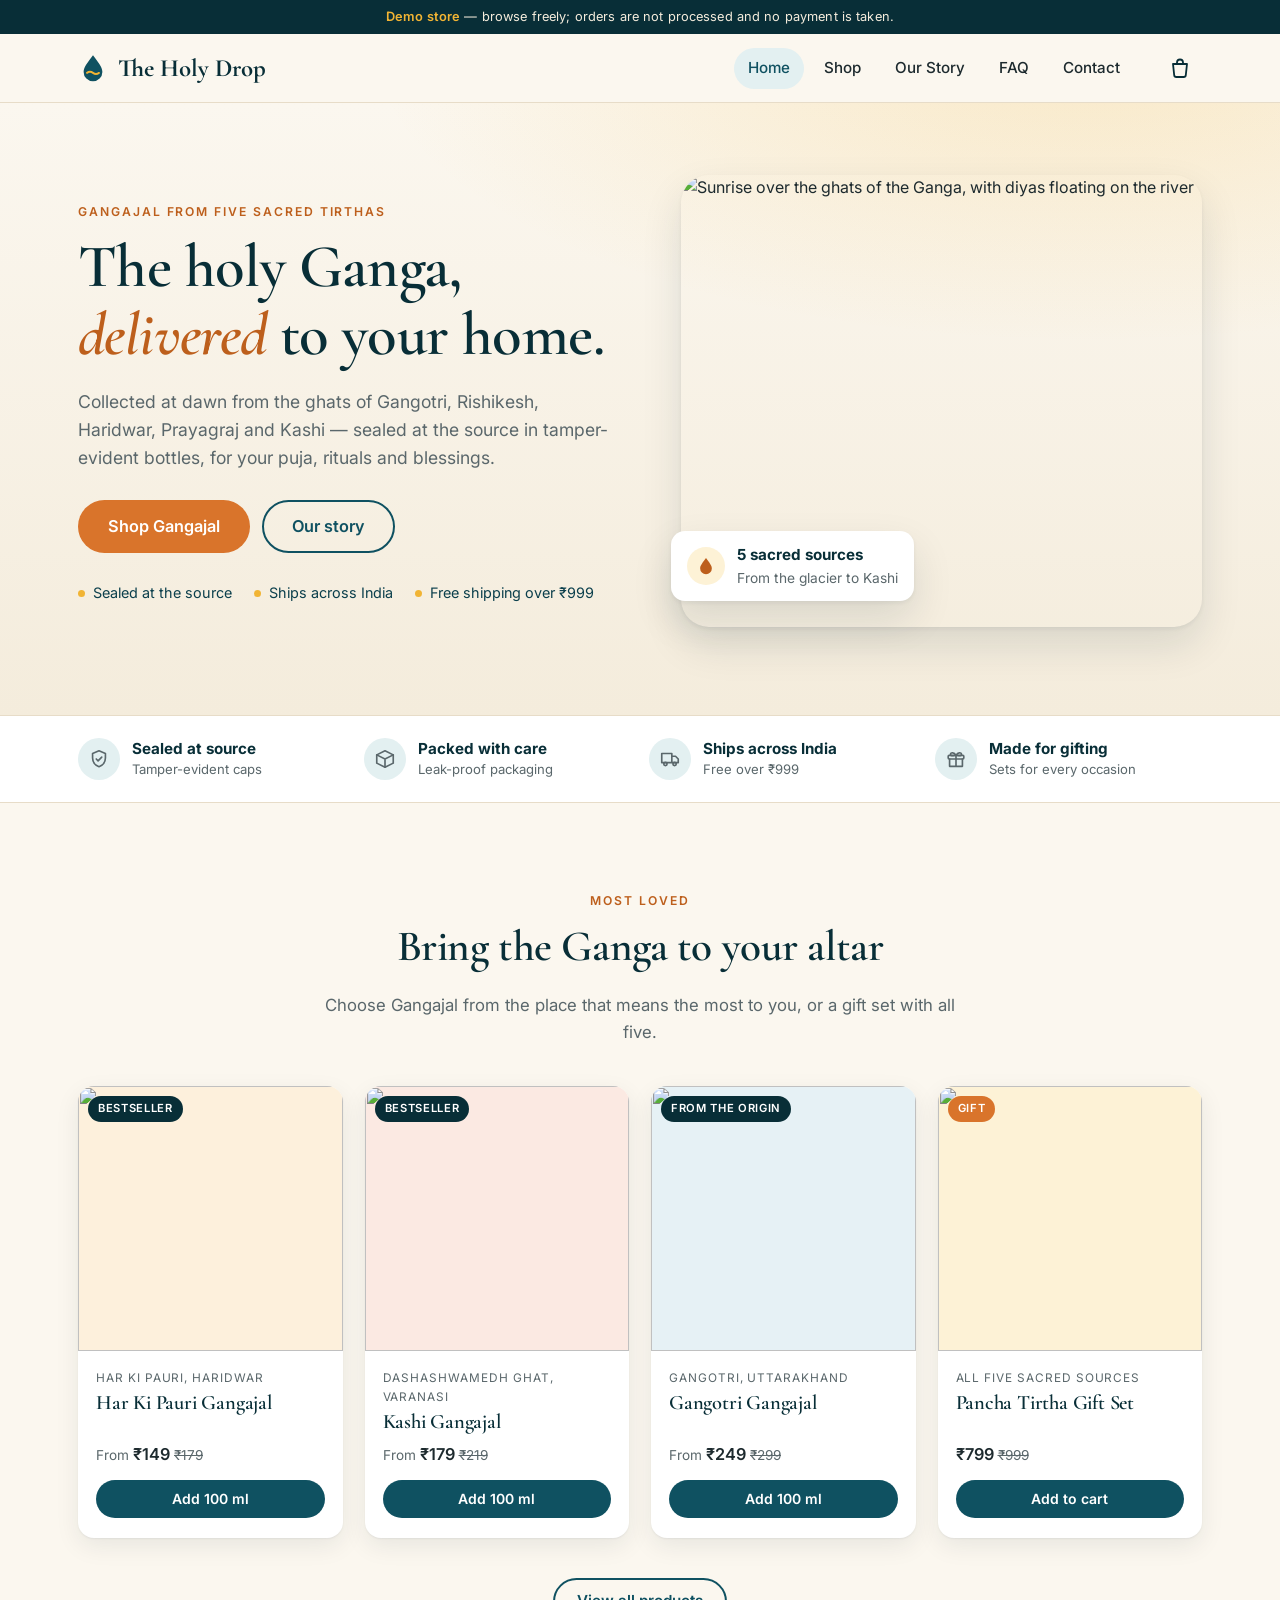
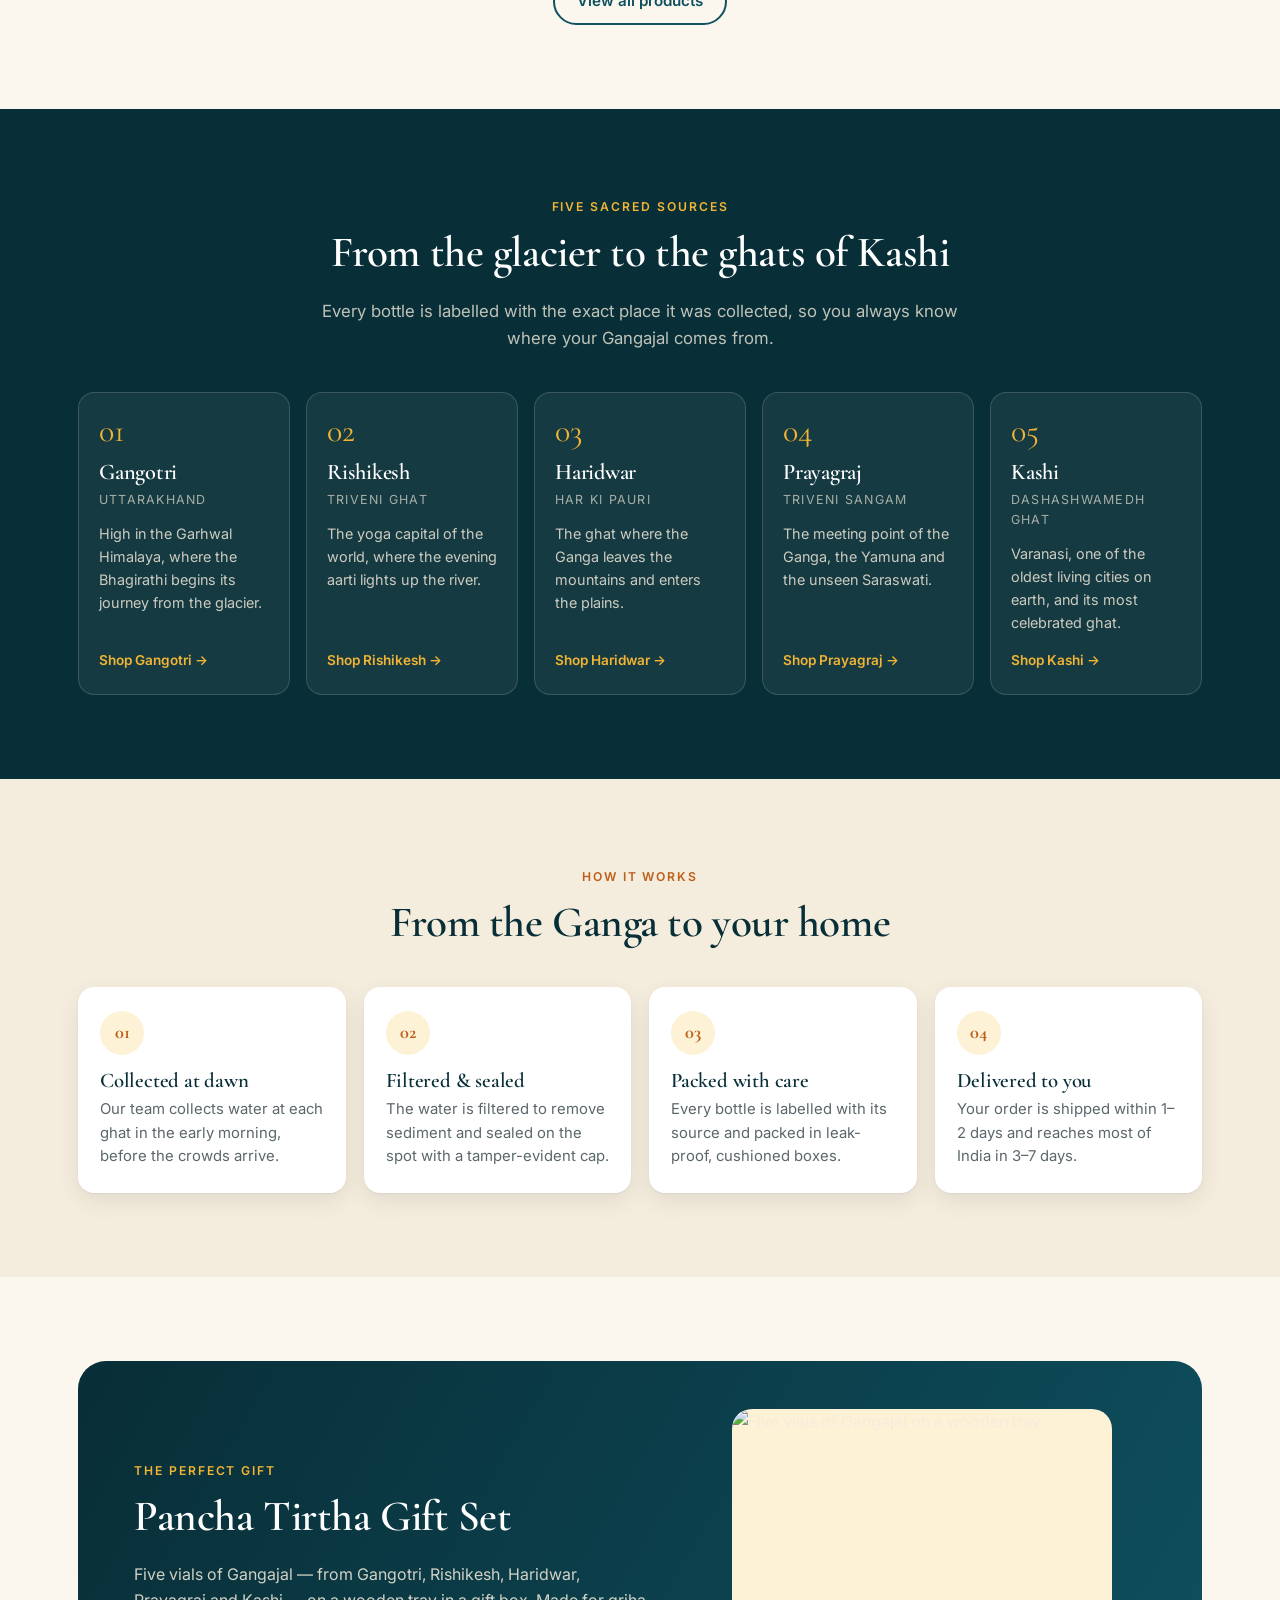
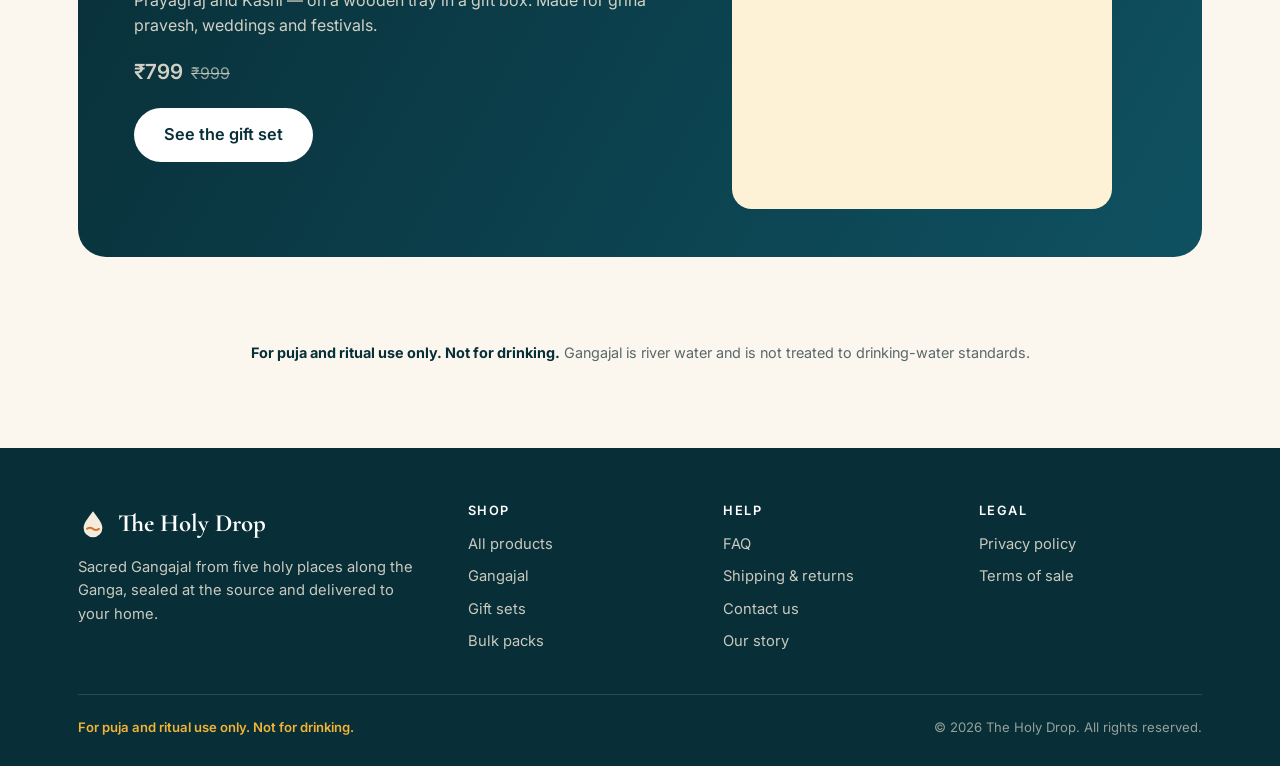
==== index.html @ fc913f40 "Add store pages and README Home, shop, product, cart, checkout and order confirmation pages, plus Ou" ====
<!doctype html>
<html lang="en">
<head>
  <meta charset="utf-8">
  <meta name="viewport" content="width=device-width, initial-scale=1">
  <title>The Holy Drop — Sacred Gangajal, sealed at the source</title>
  <meta name="description" content="Gangajal from Gangotri, Rishikesh, Haridwar, Prayagraj and Kashi, sealed at the source and delivered across India. For puja and ritual use.">
  <meta name="theme-color" content="#0f5161">
  <meta property="og:type" content="website">
  <meta property="og:site_name" content="The Holy Drop">
  <meta property="og:title" content="The Holy Drop — Sacred Gangajal, sealed at the source">
  <meta property="og:description" content="Gangajal from five holy places along the Ganga, delivered to your home for puja and rituals.">
  <link rel="icon" href="img/favicon.svg" type="image/svg+xml">
  <link rel="preconnect" href="https://fonts.googleapis.com">
  <link rel="preconnect" href="https://fonts.gstatic.com" crossorigin>
  <link href="https://fonts.googleapis.com/css2?family=Cormorant+Garamond:ital,wght@0,500;0,600;0,700;1,600&family=Inter:wght@400;500;600;700&display=swap" rel="stylesheet">
  <link rel="stylesheet" href="css/style.css">
</head>
<body data-page="home">
  <div id="site-header"></div>

  <main id="main">
    <section class="hero">
      <div class="container hero-grid">
        <div>
          <span class="eyebrow">Gangajal from five sacred tirthas</span>
          <h1>The holy Ganga, <em>delivered</em> to your home.</h1>
          <p class="hero-lead">Collected at dawn from the ghats of Gangotri, Rishikesh, Haridwar, Prayagraj and Kashi — sealed at the source in tamper-evident bottles, for your puja, rituals and blessings.</p>
          <div class="hero-ctas">
            <a class="btn btn-primary btn-lg" href="shop.html">Shop Gangajal</a>
            <a class="btn btn-secondary btn-lg" href="about.html">Our story</a>
          </div>
          <ul class="hero-points">
            <li>Sealed at the source</li>
            <li>Ships across India</li>
            <li>Free shipping over ₹999</li>
          </ul>
        </div>
        <div class="hero-art">
          <img src="img/hero.svg" alt="Sunrise over the ghats of the Ganga, with diyas floating on the river" width="600" height="520">
          <div class="hero-chip">
            <span class="chip-icon"><svg viewBox="0 0 24 24" width="20" height="20" aria-hidden="true"><path d="M12 2.5C8.4 7.6 5 11.4 5 15a7 7 0 0 0 14 0c0-3.6-3.4-7.4-7-12.5z" fill="currentColor"/></svg></span>
            <div><strong>5 sacred sources</strong><span>From the glacier to Kashi</span></div>
          </div>
        </div>
      </div>
    </section>

    <section class="trust" aria-label="Why shop with us">
      <div class="container">
        <ul class="trust-list">
          <li><span class="trust-icon"><svg viewBox="0 0 24 24" width="22" height="22" fill="none" stroke="currentColor" stroke-width="1.8" stroke-linecap="round" stroke-linejoin="round" aria-hidden="true"><path d="M12 3l7 3v5c0 4.5-3 8.3-7 9.5C8 19.3 5 15.5 5 11V6z"/><path d="M9 12l2 2 4-4"/></svg></span><div><strong>Sealed at source</strong><span>Tamper-evident caps</span></div></li>
          <li><span class="trust-icon"><svg viewBox="0 0 24 24" width="22" height="22" fill="none" stroke="currentColor" stroke-width="1.8" stroke-linecap="round" stroke-linejoin="round" aria-hidden="true"><path d="M3 7.5L12 3l9 4.5v9L12 21l-9-4.5z"/><path d="M3 7.5L12 12l9-4.5M12 12v9"/></svg></span><div><strong>Packed with care</strong><span>Leak-proof packaging</span></div></li>
          <li><span class="trust-icon"><svg viewBox="0 0 24 24" width="22" height="22" fill="none" stroke="currentColor" stroke-width="1.8" stroke-linecap="round" stroke-linejoin="round" aria-hidden="true"><path d="M3 6h11v10H3zM14 9h4l3 3v4h-7"/><circle cx="7" cy="17.5" r="1.8"/><circle cx="17" cy="17.5" r="1.8"/></svg></span><div><strong>Ships across India</strong><span>Free over ₹999</span></div></li>
          <li><span class="trust-icon"><svg viewBox="0 0 24 24" width="22" height="22" fill="none" stroke="currentColor" stroke-width="1.8" stroke-linecap="round" stroke-linejoin="round" aria-hidden="true"><rect x="3.5" y="8" width="17" height="4" rx="1"/><path d="M5 12v8h14v-8M12 8v12M12 8C10 4.5 6 4.5 6 7s4 1 6 1zm0 0c2-3.5 6-3.5 6-1s-4 1-6 1z"/></svg></span><div><strong>Made for gifting</strong><span>Sets for every occasion</span></div></li>
        </ul>
      </div>
    </section>

    <section class="section">
      <div class="container">
        <div class="section-head">
          <span class="eyebrow">Most loved</span>
          <h2>Bring the Ganga to your altar</h2>
          <p>Choose Gangajal from the place that means the most to you, or a gift set with all five.</p>
        </div>
        <div class="product-grid" id="featured-grid"></div>
        <div class="section-foot"><a class="btn btn-secondary" href="shop.html">View all products</a></div>
      </div>
    </section>

    <section class="section section-dark">
      <div class="container">
        <div class="section-head">
          <span class="eyebrow">Five sacred sources</span>
          <h2>From the glacier to the ghats of Kashi</h2>
          <p>Every bottle is labelled with the exact place it was collected, so you always know where your Gangajal comes from.</p>
        </div>
        <div class="sources-grid" id="sources-grid"></div>
      </div>
    </section>

    <section class="section section-alt">
      <div class="container">
        <div class="section-head">
          <span class="eyebrow">How it works</span>
          <h2>From the Ganga to your home</h2>
        </div>
        <ol class="steps">
          <li><h3>Collected at dawn</h3><p>Our team collects water at each ghat in the early morning, before the crowds arrive.</p></li>
          <li><h3>Filtered &amp; sealed</h3><p>The water is filtered to remove sediment and sealed on the spot with a tamper-evident cap.</p></li>
          <li><h3>Packed with care</h3><p>Every bottle is labelled with its source and packed in leak-proof, cushioned boxes.</p></li>
          <li><h3>Delivered to you</h3><p>Your order is shipped within 1–2 days and reaches most of India in 3–7 days.</p></li>
        </ol>
      </div>
    </section>

    <section class="section">
      <div class="container">
        <div class="promo">
          <div>
            <span class="eyebrow">The perfect gift</span>
            <h2>Pancha Tirtha Gift Set</h2>
            <p>Five vials of Gangajal — from Gangotri, Rishikesh, Haridwar, Prayagraj and Kashi — on a wooden tray in a gift box. Made for griha pravesh, weddings and festivals.</p>
            <p class="promo-price" id="promo-price"></p>
            <a class="btn btn-light btn-lg" href="product.html?id=pancha-tirtha-set">See the gift set</a>
          </div>
          <div class="promo-art">
            <img src="img/products/pancha-tirtha.svg" alt="Five vials of Gangajal on a wooden tray" width="400" height="400" loading="lazy">
          </div>
        </div>
      </div>
    </section>

    <section class="section" style="padding-top:0">
      <div class="container">
        <p class="ritual-note"><strong>For puja and ritual use only. Not for drinking.</strong> Gangajal is river water and is not treated to drinking-water standards.</p>
      </div>
    </section>
  </main>

  <div id="site-footer"></div>

  <script src="js/products.js"></script>
  <script src="js/cart.js"></script>
  <script src="js/layout.js"></script>
  <script src="js/home.js"></script>
</body>
</html>
---- css/style.css ----
/* ==========================================================================
   The Holy Drop — storefront styles
   ========================================================================== */

:root {
  --river: #0f5161;
  --river-700: #0b3f4c;
  --river-900: #082e37;
  --river-100: #e3f0f1;
  --saffron: #d9742b;
  --saffron-600: #bd5f1c;
  --marigold: #f1b434;
  --marigold-100: #fdf2d6;
  --cream: #fbf7ef;
  --sand: #f4ecdc;
  --line: #e7dcc8;
  --ink: #1d2a2e;
  --muted: #5a676b;
  --white: #ffffff;
  --success: #2e7a4f;
  --danger: #b23c27;

  --radius: 16px;
  --radius-sm: 10px;
  --shadow: 0 1px 2px rgba(17, 40, 46, 0.06), 0 8px 24px rgba(17, 40, 46, 0.08);
  --shadow-lg: 0 2px 4px rgba(17, 40, 46, 0.06), 0 18px 40px rgba(17, 40, 46, 0.12);

  --font-serif: "Cormorant Garamond", Georgia, "Times New Roman", serif;
  --font-sans: Inter, system-ui, -apple-system, "Segoe UI", Roboto, sans-serif;
  --max: 1180px;
}

*, *::before, *::after { box-sizing: border-box; }
html { -webkit-text-size-adjust: 100%; scroll-behavior: smooth; }
body {
  margin: 0;
  font-family: var(--font-sans);
  font-size: 16px;
  line-height: 1.6;
  color: var(--ink);
  background: var(--cream);
  -webkit-font-smoothing: antialiased;
}
img, svg { max-width: 100%; display: block; }
a { color: var(--river); text-underline-offset: 3px; }
a:hover { color: var(--saffron-600); }
h1, h2, h3, h4 {
  font-family: var(--font-serif);
  font-weight: 600;
  line-height: 1.12;
  margin: 0 0 0.5em;
  color: var(--river-900);
  letter-spacing: -0.01em;
}
h1 { font-size: clamp(2.3rem, 5.4vw, 3.8rem); }
h2 { font-size: clamp(1.9rem, 3.6vw, 2.7rem); }
h3 { font-size: 1.45rem; }
h4 { font-size: 1.2rem; }
p { margin: 0 0 1em; }
ul, ol { padding-left: 1.2em; }
button, input, select, textarea { font: inherit; color: inherit; }
:focus-visible { outline: 3px solid var(--marigold); outline-offset: 2px; border-radius: 4px; }
[hidden] { display: none !important; }

.container { max-width: var(--max); margin: 0 auto; padding: 0 16px; }
@media (min-width: 768px) { .container { padding: 0 28px; } }

.visually-hidden {
  position: absolute !important; width: 1px; height: 1px; overflow: hidden;
  clip: rect(0 0 0 0); white-space: nowrap;
}
.skip-link { position: absolute; left: -9999px; top: 8px; z-index: 200; background: var(--white); padding: 8px 14px; border-radius: 8px; }
.skip-link:focus { left: 16px; }

/* ---------- Buttons ---------- */
.btn {
  display: inline-flex; align-items: center; justify-content: center; gap: 8px;
  padding: 12px 22px; border-radius: 999px; border: 2px solid transparent;
  font-weight: 600; font-size: 0.95rem; line-height: 1.2; text-decoration: none;
  cursor: pointer; transition: background-color .15s, color .15s, border-color .15s, transform .1s;
  white-space: nowrap;
}
.btn:active { transform: translateY(1px); }
.btn-primary { background: var(--saffron); color: var(--white); }
.btn-primary:hover { background: var(--saffron-600); color: var(--white); }
.btn-secondary { background: transparent; color: var(--river); border-color: var(--river); }
.btn-secondary:hover { background: var(--river); color: var(--white); }
.btn-dark { background: var(--river); color: var(--white); }
.btn-dark:hover { background: var(--river-700); color: var(--white); }
.btn-light { background: var(--white); color: var(--river-900); }
.btn-light:hover { background: var(--marigold-100); color: var(--river-900); }
.btn-link { background: none; border: 0; padding: 0; color: var(--river); text-decoration: underline; cursor: pointer; font-weight: 500; }
.btn-sm { padding: 9px 16px; font-size: 0.875rem; }
.btn-lg { padding: 15px 28px; font-size: 1.02rem; }
.btn-block { width: 100%; }
.btn[disabled] { opacity: .55; cursor: not-allowed; }

/* ---------- Demo bar ---------- */
.demo-bar {
  background: var(--river-900); color: var(--sand);
  font-size: 0.8rem; text-align: center; padding: 7px 16px; letter-spacing: 0.01em;
}
.demo-bar strong { color: var(--marigold); font-weight: 600; }

/* ---------- Header ---------- */
.site-header {
  position: sticky; top: 0; z-index: 50;
  background: rgba(251, 247, 239, 0.92);
  backdrop-filter: saturate(1.4) blur(10px);
  -webkit-backdrop-filter: saturate(1.4) blur(10px);
  border-bottom: 1px solid var(--line);
}
.header-inner { display: flex; align-items: center; gap: 24px; height: 68px; }
.logo {
  display: inline-flex; align-items: center; gap: 10px; text-decoration: none;
  font-family: var(--font-serif); font-weight: 700; font-size: 1.55rem; color: var(--river-900);
  margin-right: auto; white-space: nowrap;
}
.logo:hover { color: var(--river-900); }
.main-nav ul { list-style: none; margin: 0; padding: 0; display: flex; gap: 6px; }
.main-nav a {
  display: block; padding: 8px 14px; border-radius: 999px; text-decoration: none;
  color: var(--ink); font-weight: 500; font-size: 0.95rem;
}
.main-nav a:hover { background: var(--sand); color: var(--river-900); }
.main-nav a[aria-current="page"] { color: var(--river); background: var(--river-100); }
.header-actions { display: flex; align-items: center; gap: 6px; }
.cart-link, .nav-toggle {
  position: relative; display: inline-flex; align-items: center; justify-content: center;
  width: 44px; height: 44px; border-radius: 999px; color: var(--river-900);
  background: transparent; border: 0; cursor: pointer;
}
.cart-link:hover, .nav-toggle:hover { background: var(--sand); color: var(--river-900); }
.cart-count {
  position: absolute; top: 3px; right: 1px; min-width: 19px; height: 19px; padding: 0 5px;
  border-radius: 999px; background: var(--saffron); color: var(--white);
  font-size: 0.7rem; font-weight: 700; line-height: 19px; text-align: center;
}
.cart-count.bump { animation: bump .35s ease; }
@keyframes bump { 50% { transform: scale(1.3); } }
.nav-toggle { display: none; }

@media (max-width: 859px) {
  .nav-toggle { display: inline-flex; }
  .main-nav {
    position: absolute; left: 0; right: 0; top: 100%;
    background: var(--cream); border-bottom: 1px solid var(--line);
    box-shadow: 0 12px 24px rgba(17, 40, 46, .08);
    display: none;
  }
  .main-nav.open { display: block; }
  .main-nav ul { flex-direction: column; padding: 10px 16px 16px; gap: 2px; }
  .main-nav a { padding: 12px 14px; border-radius: 10px; font-size: 1rem; }
}
@media (max-width: 380px) { .logo { font-size: 1.35rem; } }

/* ---------- Sections ---------- */
.section { padding: 56px 0; }
@media (min-width: 768px) { .section { padding: 84px 0; } }
.section-alt { background: var(--sand); }
.section-dark { background: var(--river-900); color: var(--sand); }
.section-dark h2, .section-dark h3 { color: var(--white); }
.section-head { max-width: 640px; margin: 0 auto 40px; text-align: center; }
.section-head p { color: var(--muted); font-size: 1.05rem; }
.section-dark .section-head p { color: rgba(244, 236, 220, .78); }
.eyebrow {
  display: inline-block; margin-bottom: 12px;
  font-size: 0.76rem; font-weight: 600; letter-spacing: 0.16em; text-transform: uppercase;
  color: var(--saffron-600);
}
.section-dark .eyebrow { color: var(--marigold); }
.section-foot { text-align: center; margin-top: 40px; }

.page-head { padding: 44px 0 28px; }
.page-head h1 { margin-bottom: 8px; }
.page-head p { color: var(--muted); max-width: 640px; margin: 0; }
.breadcrumb { font-size: 0.85rem; color: var(--muted); margin-bottom: 14px; }
.breadcrumb a { color: var(--muted); }
.breadcrumb span[aria-hidden] { margin: 0 6px; }

/* ---------- Hero ---------- */
.hero {
  background:
    radial-gradient(1200px 500px at 85% -10%, rgba(241, 180, 52, .22), transparent 60%),
    linear-gradient(180deg, var(--cream), var(--sand));
  padding: 40px 0 56px;
  overflow: hidden;
}
.hero-grid { display: grid; gap: 36px; align-items: center; }
@media (min-width: 900px) {
  .hero { padding: 72px 0 88px; }
  .hero-grid { grid-template-columns: 1.05fr 1fr; gap: 56px; }
}
.hero h1 { margin-bottom: 18px; }
.hero h1 em { font-style: italic; color: var(--saffron-600); }
.hero-lead { font-size: 1.1rem; color: var(--muted); max-width: 540px; margin-bottom: 28px; }
.hero-ctas { display: flex; flex-wrap: wrap; gap: 12px; margin-bottom: 28px; }
.hero-points { display: flex; flex-wrap: wrap; gap: 8px 22px; list-style: none; padding: 0; margin: 0; font-size: 0.9rem; color: var(--river-700); }
.hero-points li { display: inline-flex; align-items: center; gap: 8px; }
.hero-points li::before { content: ""; width: 7px; height: 7px; border-radius: 50%; background: var(--marigold); }
.hero-art { position: relative; }
.hero-art img { width: 100%; height: auto; border-radius: 28px; box-shadow: var(--shadow-lg); }
.hero-art .hero-chip {
  position: absolute; left: -10px; bottom: 26px;
  background: var(--white); border-radius: 14px; box-shadow: var(--shadow-lg);
  padding: 12px 16px; display: flex; align-items: center; gap: 12px; font-size: 0.86rem; max-width: 250px;
}
.hero-chip strong { display: block; color: var(--river-900); font-size: 0.95rem; }
.hero-chip span { color: var(--muted); }
.hero-chip .chip-icon { flex: none; width: 38px; height: 38px; border-radius: 50%; background: var(--marigold-100); color: var(--saffron-600); display: grid; place-items: center; }
@media (max-width: 520px) { .hero-art .hero-chip { left: 10px; bottom: 12px; } }

/* ---------- Trust strip ---------- */
.trust { background: var(--white); border-top: 1px solid var(--line); border-bottom: 1px solid var(--line); }
.trust-list { list-style: none; margin: 0; padding: 22px 0; display: grid; grid-template-columns: repeat(2, 1fr); gap: 18px; }
@media (min-width: 860px) { .trust-list { grid-template-columns: repeat(4, 1fr); } }
.trust-list li { display: flex; align-items: center; gap: 12px; font-size: 0.9rem; line-height: 1.35; }
.trust-list strong { display: block; color: var(--river-900); font-size: 0.95rem; }
.trust-list span { color: var(--muted); font-size: 0.82rem; }
.trust-icon { flex: none; width: 42px; height: 42px; border-radius: 50%; display: grid; place-items: center; background: var(--river-100); color: var(--river); }

/* ---------- Product grid & cards ---------- */
.product-grid { display: grid; grid-template-columns: repeat(2, minmax(0, 1fr)); gap: 14px; }
@media (min-width: 700px) { .product-grid { grid-template-columns: repeat(3, minmax(0, 1fr)); gap: 22px; } }
@media (min-width: 1040px) { .product-grid { grid-template-columns: repeat(4, minmax(0, 1fr)); } }
.product-card {
  display: flex; flex-direction: column; background: var(--white);
  border-radius: var(--radius); overflow: hidden; box-shadow: var(--shadow);
  transition: transform .2s, box-shadow .2s;
}
.product-card:hover { transform: translateY(-3px); box-shadow: var(--shadow-lg); }
.product-media { position: relative; display: block; background: var(--tint, var(--sand)); aspect-ratio: 1 / 1; }
.product-media img { width: 100%; height: 100%; object-fit: cover; transition: transform .35s; }
.product-card:hover .product-media img { transform: scale(1.04); }
.badge {
  position: absolute; top: 10px; left: 10px; z-index: 1;
  background: var(--river-900); color: var(--white); font-size: 0.7rem; font-weight: 600;
  letter-spacing: .06em; text-transform: uppercase; padding: 4px 10px; border-radius: 999px;
}
.badge.badge-gift { background: var(--saffron); }
.badge.badge-new { background: var(--success); }
.product-body { padding: 14px 14px 16px; display: flex; flex-direction: column; flex: 1; }
@media (min-width: 700px) { .product-body { padding: 18px 18px 20px; } }
.product-loc { font-size: 0.74rem; color: var(--muted); text-transform: uppercase; letter-spacing: .08em; margin: 0 0 4px; }
.product-name { font-size: 1.28rem; margin: 0 0 8px; }
.product-name a { color: var(--river-900); text-decoration: none; }
.product-name a:hover { color: var(--saffron-600); }
.product-price { margin: auto 0 12px; font-weight: 600; font-size: 1.02rem; color: var(--ink); }
.product-price .from { font-weight: 400; color: var(--muted); font-size: 0.85rem; }
.product-price s { color: var(--muted); font-weight: 400; font-size: 0.85rem; margin-left: 4px; }
@media (max-width: 420px) {
  .product-name { font-size: 1.1rem; }
  .product-card .btn { padding: 9px 10px; font-size: 0.8rem; }
}

/* ---------- Sources ---------- */
.sources-grid { display: grid; gap: 16px; grid-template-columns: 1fr; }
@media (min-width: 640px) { .sources-grid { grid-template-columns: repeat(2, 1fr); } }
@media (min-width: 1000px) { .sources-grid { grid-template-columns: repeat(5, 1fr); } }
.source-card {
  position: relative; display: flex; flex-direction: column; gap: 6px;
  padding: 22px 20px; border-radius: var(--radius); text-decoration: none;
  background: rgba(255, 255, 255, .06); border: 1px solid rgba(244, 236, 220, .16);
  color: var(--sand); transition: background .2s, border-color .2s, transform .2s;
}
.source-card:hover { background: rgba(255, 255, 255, .11); border-color: var(--marigold); color: var(--sand); transform: translateY(-2px); }
.source-num { font-family: var(--font-serif); font-size: 2rem; color: var(--marigold); line-height: 1; }
.source-card h3 { margin: 6px 0 0; font-size: 1.4rem; }
.source-place { font-size: 0.78rem; text-transform: uppercase; letter-spacing: .1em; color: rgba(244, 236, 220, .65); }
.source-card p { font-size: 0.9rem; color: rgba(244, 236, 220, .82); margin: 6px 0 10px; }
.source-link { margin-top: auto; font-size: 0.85rem; font-weight: 600; color: var(--marigold); }

/* ---------- Steps ---------- */
.steps { list-style: none; padding: 0; margin: 0; display: grid; gap: 18px; counter-reset: step; }
@media (min-width: 700px) { .steps { grid-template-columns: repeat(2, 1fr); } }
@media (min-width: 1000px) { .steps { grid-template-columns: repeat(4, 1fr); } }
.steps li { background: var(--white); border-radius: var(--radius); padding: 24px 22px; box-shadow: var(--shadow); counter-increment: step; }
.steps li::before {
  content: counter(step, decimal-leading-zero);
  display: inline-grid; place-items: center; width: 44px; height: 44px; margin-bottom: 14px;
  border-radius: 50%; background: var(--marigold-100); color: var(--saffron-600);
  font-family: var(--font-serif); font-weight: 700; font-size: 1.15rem;
}
.steps h3 { font-size: 1.3rem; margin-bottom: 6px; }
.steps p { margin: 0; color: var(--muted); font-size: 0.93rem; }

/* ---------- Promo banner ---------- */
.promo {
  display: grid; gap: 28px; align-items: center;
  background: linear-gradient(120deg, var(--river-900), var(--river));
  border-radius: 28px; padding: 32px 24px; color: var(--sand); overflow: hidden;
}
@media (min-width: 860px) { .promo { grid-template-columns: 1.2fr 1fr; padding: 48px 56px; } }
.promo h2 { color: var(--white); }
.promo p { color: rgba(244, 236, 220, .85); max-width: 520px; }
.promo .eyebrow { color: var(--marigold); }
.promo-art { background: var(--marigold-100); border-radius: 20px; overflow: hidden; max-width: 380px; justify-self: center; width: 100%; }
.promo-price { font-size: 1.3rem; font-weight: 600; color: var(--white); margin-bottom: 20px; }
.promo-price s { font-size: 1rem; font-weight: 400; color: rgba(244, 236, 220, .6); margin-left: 8px; }

/* ---------- Notices ---------- */
.notice {
  display: flex; gap: 12px; align-items: flex-start;
  background: var(--marigold-100); border-left: 4px solid var(--saffron);
  padding: 14px 16px; border-radius: var(--radius-sm); font-size: 0.92rem; color: var(--ink);
}
.notice p:last-child { margin: 0; }
.notice svg { flex: none; color: var(--saffron-600); margin-top: 2px; }
.notice-info { background: var(--river-100); border-left-color: var(--river); }
.notice-info svg { color: var(--river); }
.ritual-note { text-align: center; font-size: 0.9rem; color: var(--muted); margin: 0; }
.ritual-note strong { color: var(--river-900); }

/* ---------- Shop ---------- */
.shop-toolbar { display: flex; flex-direction: column; gap: 16px; margin-bottom: 26px; }
.chips { display: flex; gap: 8px; overflow-x: auto; padding-bottom: 4px; scrollbar-width: none; }
.chips::-webkit-scrollbar { display: none; }
.chip {
  flex: none; padding: 9px 18px; border-radius: 999px; border: 1px solid var(--line);
  background: var(--white); cursor: pointer; font-size: 0.9rem; font-weight: 500; color: var(--ink);
}
.chip:hover { border-color: var(--river); }
.chip[aria-pressed="true"] { background: var(--river); border-color: var(--river); color: var(--white); }
.filter-row { display: grid; grid-template-columns: repeat(2, minmax(0, 1fr)); gap: 12px; align-items: end; }
@media (min-width: 760px) { .filter-row { grid-template-columns: 200px 200px 220px 1fr; } }
.filter-row .field { margin: 0; }
.result-count { color: var(--muted); font-size: 0.9rem; margin: 0; grid-column: 1 / -1; }
@media (min-width: 760px) { .result-count { grid-column: auto; text-align: right; padding-bottom: 12px; } }
.empty-state { text-align: center; padding: 56px 16px; background: var(--white); border-radius: var(--radius); box-shadow: var(--shadow); }
.empty-state .empty-icon { width: 64px; height: 64px; margin: 0 auto 16px; border-radius: 50%; background: var(--sand); display: grid; place-items: center; color: var(--river); }
.empty-state p { color: var(--muted); }

/* ---------- Forms ---------- */
.field { display: flex; flex-direction: column; gap: 6px; margin-bottom: 16px; }
.field label, .field .label { font-size: 0.85rem; font-weight: 600; color: var(--river-900); }
.field .optional { font-weight: 400; color: var(--muted); }
.input, .select, .textarea {
  width: 100%; padding: 12px 14px; border: 1.5px solid var(--line); border-radius: var(--radius-sm);
  background: var(--white); font-size: 1rem; transition: border-color .15s, box-shadow .15s;
}
.select { appearance: none; -webkit-appearance: none; padding-right: 38px; cursor: pointer;
  background-image: url("data:image/svg+xml,%3Csvg xmlns='http://www.w3.org/2000/svg' width='12' height='8' viewBox='0 0 12 8'%3E%3Cpath d='M1 1l5 5 5-5' stroke='%235a676b' stroke-width='1.8' fill='none' stroke-linecap='round'/%3E%3C/svg%3E");
  background-repeat: no-repeat; background-position: right 14px center; }
.textarea { min-height: 130px; resize: vertical; }
.input:focus, .select:focus, .textarea:focus { outline: none; border-color: var(--river); box-shadow: 0 0 0 3px rgba(15, 81, 97, .15); }
.field.has-error .input, .field.has-error .select, .field.has-error .textarea { border-color: var(--danger); }
.error-msg { color: var(--danger); font-size: 0.82rem; }
.form-grid { display: grid; gap: 0 16px; }
@media (min-width: 640px) { .form-grid { grid-template-columns: 1fr 1fr; } .form-grid .span-2 { grid-column: 1 / -1; } }
.form-section { background: var(--white); border-radius: var(--radius); box-shadow: var(--shadow); padding: 22px 18px 8px; margin-bottom: 18px; }
@media (min-width: 640px) { .form-section { padding: 28px 28px 12px; } }
.form-section h2 { font-size: 1.5rem; margin-bottom: 18px; }
.form-section legend { float: left; width: 100%; padding: 0; }
.form-section legend + * { clear: both; }
fieldset { border: 0; margin: 0; padding: 0; min-width: 0; }

.pay-options { display: grid; gap: 10px; margin-bottom: 18px; }
.pay-option {
  display: flex; align-items: center; gap: 12px; padding: 14px 16px;
  border: 1.5px solid var(--line); border-radius: var(--radius-sm); cursor: pointer; background: var(--white);
}
.pay-option:hover { border-color: var(--river); }
.pay-option input { accent-color: var(--river); width: 18px; height: 18px; margin: 0; }
.pay-option:has(input:checked) { border-color: var(--river); background: var(--river-100); }
.pay-option strong { display: block; font-size: 0.95rem; }
.pay-option span { font-size: 0.82rem; color: var(--muted); }

/* ---------- Product detail ---------- */
.pdp { display: grid; gap: 28px; padding-bottom: 24px; }
@media (min-width: 900px) { .pdp { grid-template-columns: 1fr 1fr; gap: 56px; align-items: start; } }
.pdp-media { position: relative; background: var(--tint, var(--sand)); border-radius: 24px; overflow: hidden; aspect-ratio: 1 / 1; }
@media (min-width: 900px) { .pdp-media { position: sticky; top: 96px; } }
.pdp-media img { width: 100%; height: 100%; object-fit: cover; }
.pdp-info h1 { font-size: clamp(2.1rem, 4vw, 3rem); margin-bottom: 6px; }
.pdp-loc { color: var(--muted); font-size: 0.86rem; text-transform: uppercase; letter-spacing: .1em; margin-bottom: 10px; }
.pdp-short { font-size: 1.06rem; color: var(--muted); }
.pdp-price { display: flex; align-items: baseline; flex-wrap: wrap; gap: 10px; margin: 18px 0 22px; }
.pdp-price .now { font-size: 1.9rem; font-weight: 600; color: var(--river-900); }
.pdp-price s { color: var(--muted); }
.pdp-price .save { font-size: 0.8rem; font-weight: 600; color: var(--success); background: #e3f2e9; border-radius: 999px; padding: 3px 10px; }
.pdp-price .tax { flex-basis: 100%; font-size: 0.8rem; color: var(--muted); }
.option-group { margin-bottom: 20px; }
.option-group .label { display: block; font-size: 0.85rem; font-weight: 600; color: var(--river-900); margin-bottom: 10px; }
.size-options { display: flex; flex-wrap: wrap; gap: 10px; }
.size-option { position: relative; }
.size-option input { position: absolute; opacity: 0; inset: 0; margin: 0; cursor: pointer; }
.size-option span {
  display: flex; flex-direction: column; align-items: center; min-width: 92px; padding: 10px 14px;
  border: 1.5px solid var(--line); border-radius: var(--radius-sm); background: var(--white);
  font-weight: 600; font-size: 0.95rem; transition: border-color .15s, background .15s;
}
.size-option small { font-weight: 400; color: var(--muted); font-size: 0.78rem; }
.size-option input:hover + span { border-color: var(--river); }
.size-option input:checked + span { border-color: var(--river); background: var(--river-100); box-shadow: inset 0 0 0 1px var(--river); }
.size-option input:focus-visible + span { outline: 3px solid var(--marigold); outline-offset: 2px; }

.buy-row { display: flex; flex-wrap: wrap; gap: 12px; margin-bottom: 22px; }
.buy-row .btn { flex: 1 1 180px; }
.qty { display: inline-flex; align-items: center; border: 1.5px solid var(--line); border-radius: 999px; background: var(--white); overflow: hidden; }
.qty button { width: 40px; height: 44px; border: 0; background: none; cursor: pointer; font-size: 1.2rem; color: var(--river-900); }
.qty button:hover { background: var(--sand); }
.qty input { width: 42px; height: 44px; border: 0; text-align: center; font-weight: 600; background: none; -moz-appearance: textfield; appearance: textfield; }
.qty input::-webkit-inner-spin-button, .qty input::-webkit-outer-spin-button { -webkit-appearance: none; margin: 0; }
.qty-sm button { width: 34px; height: 36px; font-size: 1rem; }
.qty-sm input { width: 34px; height: 36px; font-size: 0.9rem; }

.pdp-perks { list-style: none; padding: 0; margin: 0 0 24px; display: grid; gap: 10px; font-size: 0.92rem; }
.pdp-perks li { display: flex; gap: 10px; align-items: center; }
.pdp-perks svg { color: var(--river); flex: none; }

.accordion { border-top: 1px solid var(--line); }
.accordion details { border-bottom: 1px solid var(--line); }
.accordion summary {
  list-style: none; cursor: pointer; padding: 16px 0; font-weight: 600; color: var(--river-900);
  display: flex; justify-content: space-between; align-items: center; gap: 16px;
}
.accordion summary::-webkit-details-marker { display: none; }
.accordion summary::after { content: "+"; font-size: 1.4rem; font-weight: 400; color: var(--river); transition: transform .2s; }
.accordion details[open] summary::after { transform: rotate(45deg); }
.accordion .acc-body { padding: 0 0 18px; color: var(--muted); font-size: 0.95rem; }
.accordion .acc-body ul { margin: 0; }

/* ---------- Cart ---------- */
.cart-layout { display: grid; gap: 24px; align-items: start; padding-bottom: 32px; }
@media (min-width: 960px) { .cart-layout { grid-template-columns: 1fr 380px; gap: 36px; } }
.cart-items { background: var(--white); border-radius: var(--radius); box-shadow: var(--shadow); padding: 4px 18px; }
@media (min-width: 640px) { .cart-items { padding: 6px 26px; } }
.cart-item { display: grid; grid-template-columns: 76px 1fr auto; gap: 14px 16px; padding: 18px 0; border-bottom: 1px solid var(--line); align-items: center; }
.cart-item:last-child { border-bottom: 0; }
.cart-thumb { width: 76px; height: 76px; border-radius: 12px; overflow: hidden; background: var(--tint, var(--sand)); }
.cart-thumb img { width: 100%; height: 100%; object-fit: cover; }
.cart-info h3 { font-size: 1.15rem; margin: 0 0 2px; }
.cart-info h3 a { color: var(--river-900); text-decoration: none; }
.cart-info .meta { font-size: 0.85rem; color: var(--muted); margin: 0; }
.cart-line-total { font-weight: 600; text-align: right; grid-row: 1; grid-column: 3; align-self: start; padding-top: 4px; }
.cart-controls { grid-column: 2 / -1; display: flex; align-items: center; justify-content: space-between; gap: 12px; }
@media (min-width: 640px) {
  .cart-item { grid-template-columns: 88px 1fr auto auto; }
  .cart-thumb { width: 88px; height: 88px; }
  .cart-controls { grid-column: auto; grid-row: 1; grid-column-start: 3; gap: 18px; }
  .cart-line-total { min-width: 80px; grid-column: 4; align-self: center; padding-top: 0; }
}
.remove-btn { background: none; border: 0; color: var(--muted); cursor: pointer; font-size: 0.85rem; text-decoration: underline; padding: 6px 0; }
.remove-btn:hover { color: var(--danger); }

.summary { background: var(--white); border-radius: var(--radius); box-shadow: var(--shadow); padding: 22px 20px; }
@media (min-width: 960px) { .summary { position: sticky; top: 96px; } }
.summary h2 { font-size: 1.6rem; margin-bottom: 16px; }
.summary-row { display: flex; justify-content: space-between; gap: 12px; padding: 7px 0; font-size: 0.95rem; }
.summary-row .muted { color: var(--muted); }
.summary-row.discount { color: var(--success); }
.summary-total { border-top: 1px solid var(--line); margin-top: 10px; padding-top: 14px; font-size: 1.15rem; font-weight: 700; color: var(--river-900); }
.summary .note { font-size: 0.8rem; color: var(--muted); margin: 4px 0 16px; }
.summary .btn { margin-top: 8px; }
.ship-progress { background: var(--sand); border-radius: var(--radius-sm); padding: 12px 14px; font-size: 0.86rem; margin-bottom: 16px; }
.ship-progress .bar { height: 6px; background: var(--white); border-radius: 999px; overflow: hidden; margin-top: 8px; }
.ship-progress .bar span { display: block; height: 100%; background: linear-gradient(90deg, var(--marigold), var(--saffron)); border-radius: 999px; }
.coupon-form { display: flex; gap: 8px; margin: 14px 0 6px; }
.coupon-form .input { padding: 10px 12px; font-size: 0.92rem; text-transform: uppercase; }
.coupon-form .input::placeholder { text-transform: none; }
.coupon-msg { font-size: 0.82rem; margin: 0 0 6px; min-height: 1.2em; }
.coupon-msg.ok { color: var(--success); }
.coupon-msg.err { color: var(--danger); }
.coupon-hint { font-size: 0.8rem; color: var(--muted); margin: 0 0 6px; }
.coupon-hint code { background: var(--sand); padding: 1px 6px; border-radius: 4px; font-size: 0.78rem; }
.summary-items { list-style: none; padding: 0; margin: 0 0 14px; border-bottom: 1px solid var(--line); }
.summary-items li { display: grid; grid-template-columns: 52px 1fr auto; gap: 12px; align-items: center; padding: 10px 0; font-size: 0.9rem; }
.summary-items .thumb { position: relative; width: 52px; height: 52px; border-radius: 10px; background: var(--tint, var(--sand)); }
.summary-items .thumb img { width: 100%; height: 100%; object-fit: cover; border-radius: 10px; }
.summary-items .thumb b { position: absolute; top: -6px; right: -6px; min-width: 20px; height: 20px; border-radius: 999px; background: var(--river); color: var(--white); font-size: 0.7rem; display: grid; place-items: center; padding: 0 5px; }
.summary-items .name { font-weight: 600; color: var(--river-900); line-height: 1.3; }
.summary-items .name small { display: block; font-weight: 400; color: var(--muted); }

.checkout-layout { display: grid; gap: 24px; align-items: start; padding-bottom: 40px; }
@media (min-width: 960px) { .checkout-layout { grid-template-columns: 1fr 400px; gap: 36px; } }

/* ---------- Order confirmation ---------- */
.order-card { max-width: 760px; margin: 0 auto; background: var(--white); border-radius: 24px; box-shadow: var(--shadow); padding: 32px 20px; }
@media (min-width: 640px) { .order-card { padding: 44px 48px; } }
.order-hero { text-align: center; margin-bottom: 28px; }
.order-hero .tick { width: 68px; height: 68px; margin: 0 auto 16px; border-radius: 50%; background: #e3f2e9; color: var(--success); display: grid; place-items: center; }
.order-meta { display: grid; grid-template-columns: repeat(2, 1fr); gap: 14px; background: var(--sand); border-radius: var(--radius-sm); padding: 16px 18px; margin-bottom: 24px; font-size: 0.9rem; }
@media (min-width: 640px) { .order-meta { grid-template-columns: repeat(4, 1fr); } }
.order-meta dt { color: var(--muted); font-size: 0.78rem; text-transform: uppercase; letter-spacing: .06em; }
.order-meta dd { margin: 2px 0 0; font-weight: 600; color: var(--river-900); word-break: break-word; }
.order-cols { display: grid; gap: 24px; margin-top: 24px; }
@media (min-width: 640px) { .order-cols { grid-template-columns: 1fr 1fr; } }
.order-cols h3 { font-size: 1.2rem; margin-bottom: 6px; }
.order-cols p { color: var(--muted); font-size: 0.93rem; margin: 0; }

/* ---------- Prose & info pages ---------- */
.prose { max-width: 760px; }
.prose h2 { font-size: 1.9rem; margin-top: 1.6em; }
.prose h3 { margin-top: 1.4em; }
.prose p, .prose li { color: #34444a; }
.prose li { margin-bottom: 6px; }
.split { display: grid; gap: 32px; align-items: center; }
@media (min-width: 900px) { .split { grid-template-columns: 1fr 1fr; gap: 64px; } .split.reverse > :first-child { order: 2; } }
.split img { border-radius: 24px; box-shadow: var(--shadow); width: 100%; }
.values { display: grid; gap: 18px; }
@media (min-width: 760px) { .values { grid-template-columns: repeat(3, 1fr); } }
.value { background: var(--white); border-radius: var(--radius); padding: 24px; box-shadow: var(--shadow); }
.value h3 { font-size: 1.35rem; margin-bottom: 6px; }
.value p { margin: 0; color: var(--muted); font-size: 0.93rem; }

.faq-wrap { max-width: 820px; }
.faq-group { margin-bottom: 36px; }
.faq-group h2 { font-size: 1.7rem; margin-bottom: 8px; }

.contact-grid { display: grid; gap: 24px; padding-bottom: 32px; }
@media (min-width: 900px) { .contact-grid { grid-template-columns: 1.4fr 1fr; gap: 36px; align-items: start; } }
.contact-aside { background: var(--river-900); color: var(--sand); border-radius: var(--radius); padding: 28px 24px; }
.contact-aside h2 { color: var(--white); font-size: 1.6rem; }
.contact-aside dl { margin: 0; }
.contact-aside dt { font-size: 0.76rem; text-transform: uppercase; letter-spacing: .1em; color: var(--marigold); margin-top: 16px; }
.contact-aside dd { margin: 4px 0 0; color: rgba(244, 236, 220, .88); }
.form-success { text-align: center; padding: 36px 16px; }
.form-success .tick { width: 60px; height: 60px; margin: 0 auto 14px; border-radius: 50%; background: #e3f2e9; color: var(--success); display: grid; place-items: center; }

/* ---------- Footer ---------- */
.site-footer { background: var(--river-900); color: rgba(244, 236, 220, .82); padding: 56px 0 28px; margin-top: 0; font-size: 0.92rem; }
.footer-grid { display: grid; gap: 32px; grid-template-columns: repeat(2, 1fr); }
@media (min-width: 860px) { .footer-grid { grid-template-columns: 1.6fr 1fr 1fr 1fr; } }
.footer-brand { grid-column: 1 / -1; }
@media (min-width: 860px) { .footer-brand { grid-column: auto; } }
.footer-brand .logo { color: var(--white); margin-bottom: 12px; }
.footer-brand p { max-width: 340px; }
.site-footer h3 { color: var(--white); font-family: var(--font-sans); font-size: 0.8rem; font-weight: 600; text-transform: uppercase; letter-spacing: .12em; margin-bottom: 14px; }
.site-footer ul { list-style: none; padding: 0; margin: 0; display: grid; gap: 9px; }
.site-footer a { color: rgba(244, 236, 220, .82); text-decoration: none; }
.site-footer a:hover { color: var(--marigold); }
.footer-note { margin-top: 40px; padding-top: 22px; border-top: 1px solid rgba(244, 236, 220, .14); display: flex; flex-wrap: wrap; justify-content: space-between; gap: 10px; font-size: 0.82rem; color: rgba(244, 236, 220, .6); }
.footer-note strong { color: var(--marigold); font-weight: 600; }

/* ---------- Toast ---------- */
.toast-region { position: fixed; left: 50%; bottom: 20px; transform: translateX(-50%); z-index: 100; width: min(440px, calc(100% - 32px)); pointer-events: none; }
.toast {
  display: flex; align-items: center; justify-content: space-between; gap: 14px;
  background: var(--river-900); color: var(--white); padding: 14px 18px; border-radius: 14px;
  box-shadow: var(--shadow-lg); font-size: 0.92rem; pointer-events: auto;
  animation: toast-in .25s ease;
}
.toast a { color: var(--marigold); font-weight: 600; white-space: nowrap; }
@keyframes toast-in { from { opacity: 0; transform: translateY(12px); } }

@media (prefers-reduced-motion: reduce) {
  *, *::before, *::after { animation: none !important; transition: none !important; scroll-behavior: auto !important; }
}

.muted { color: var(--muted); }
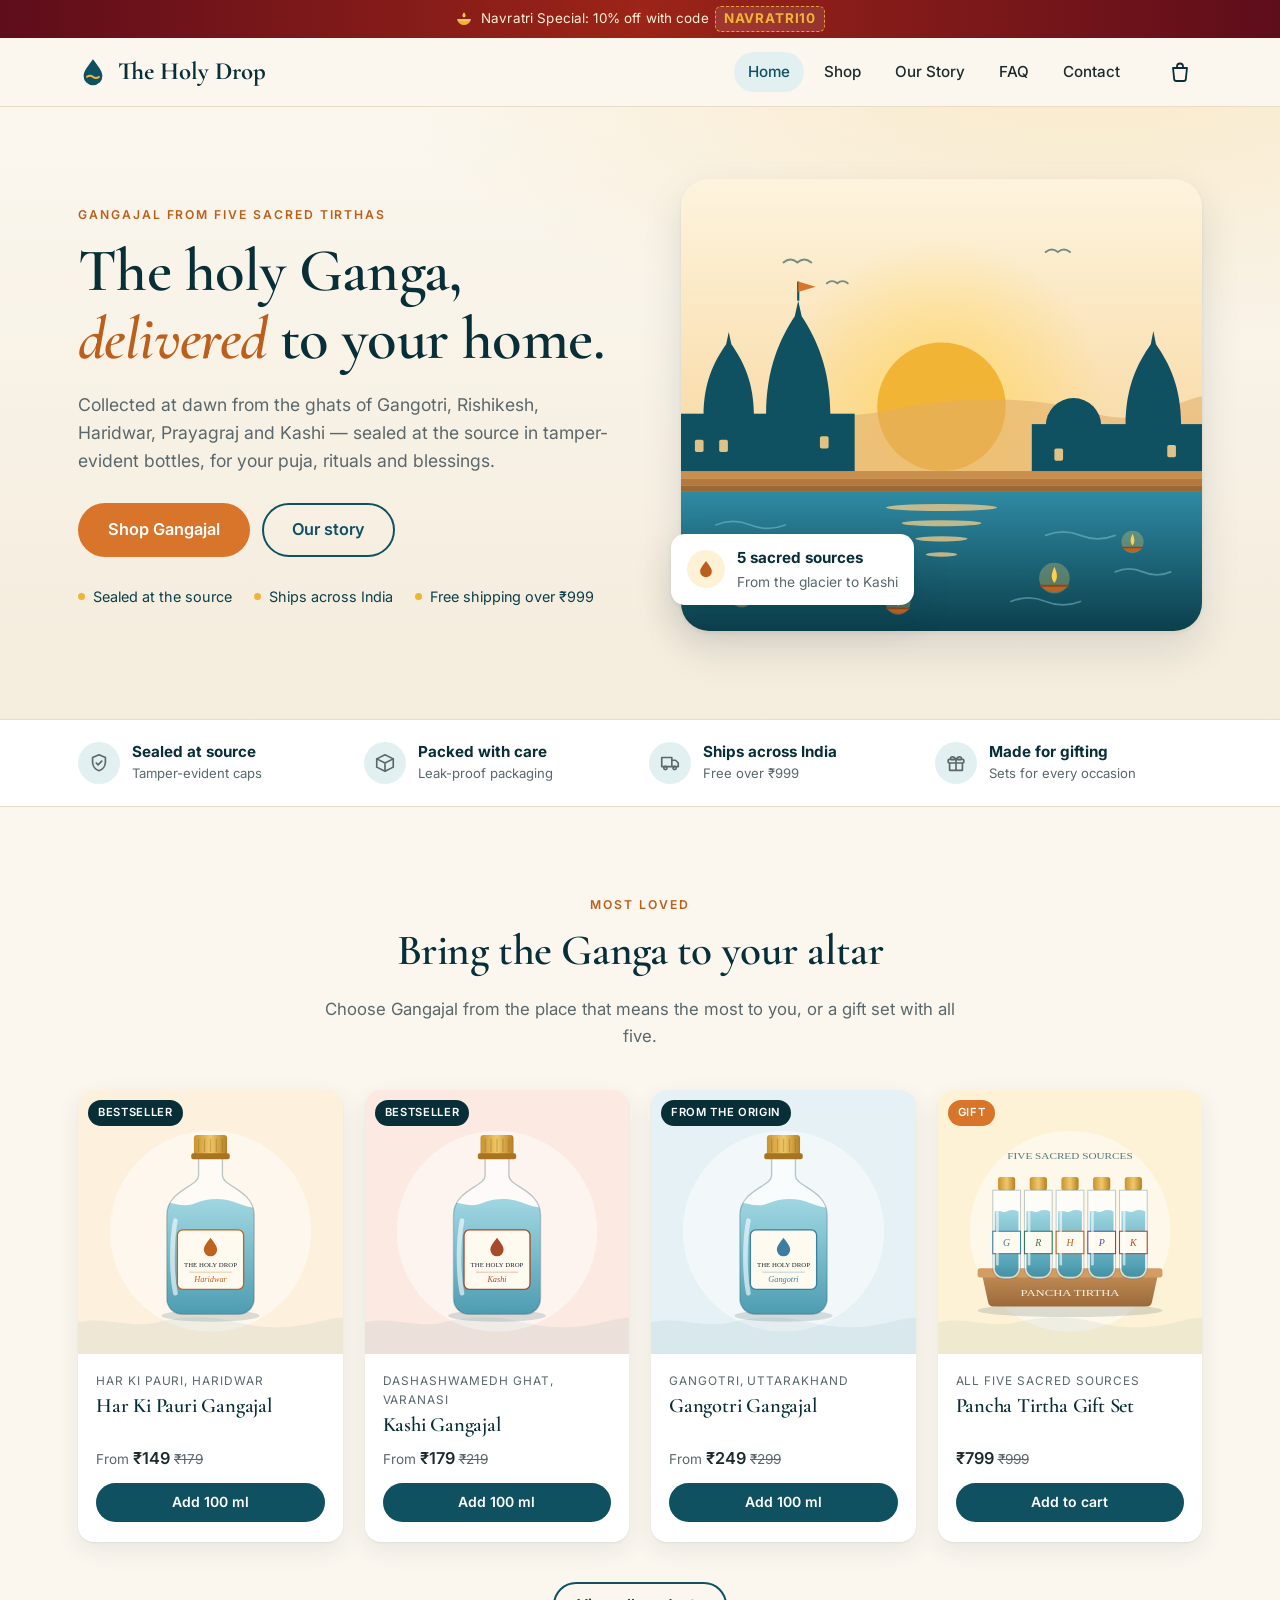
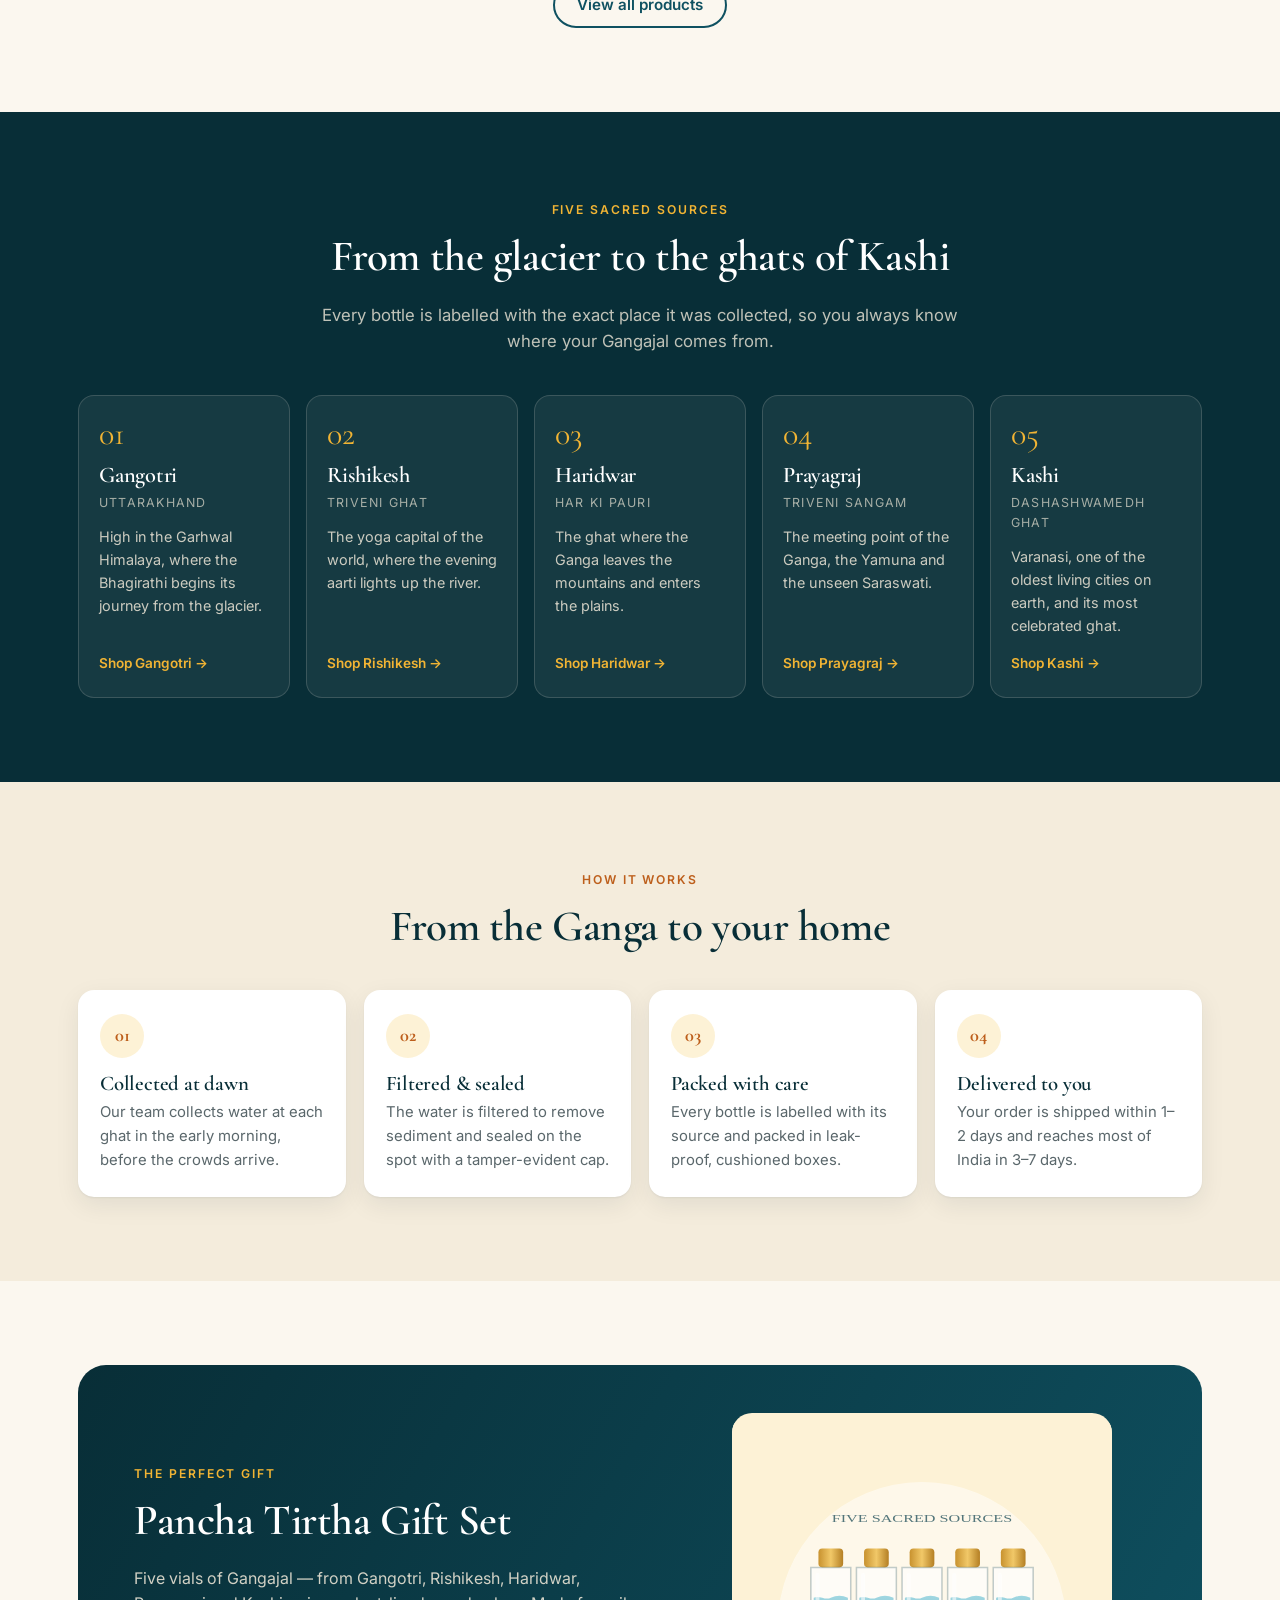
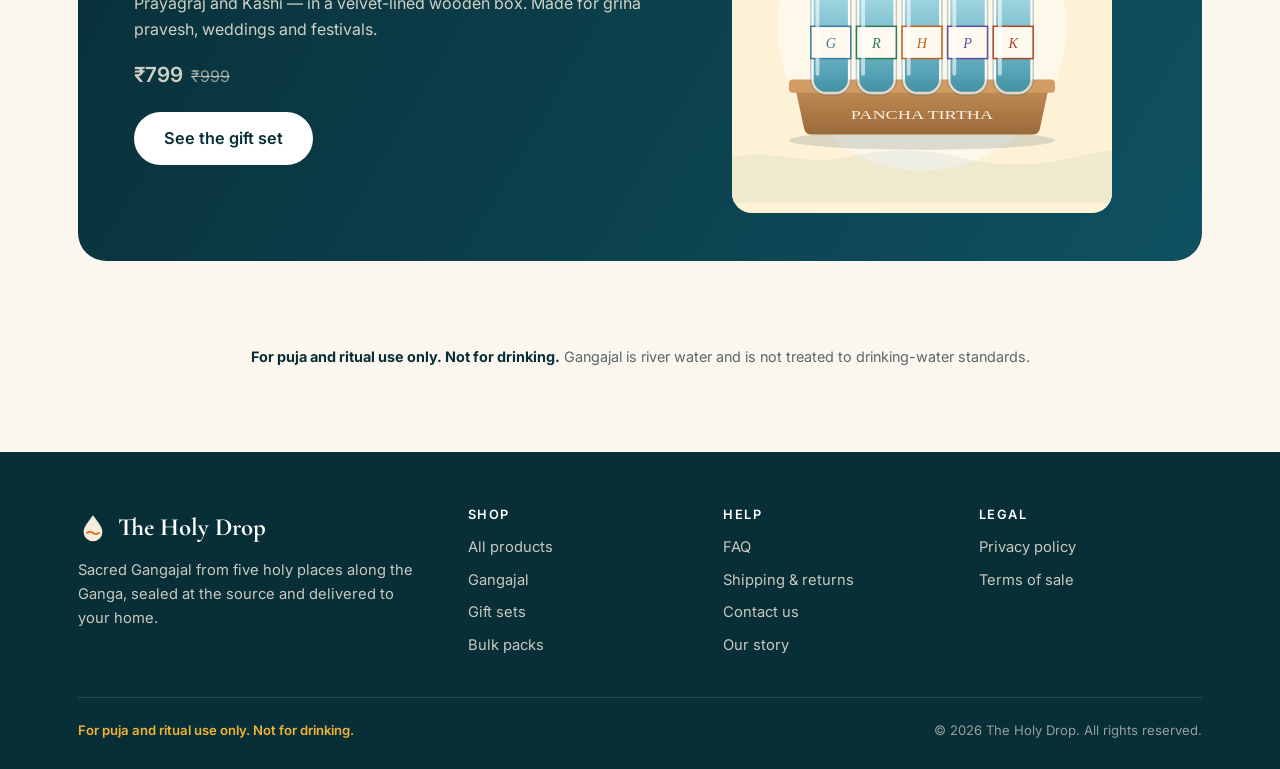
==== commit f8802b6b: "Replace demo banner with rotating festive offers bar The top bar now rotates through offers set in j" ====
--- a/index.html
+++ b/index.html
@@ -101,12 +101,12 @@
           <div>
             <span class="eyebrow">The perfect gift</span>
             <h2>Pancha Tirtha Gift Set</h2>
-            <p>Five vials of Gangajal — from Gangotri, Rishikesh, Haridwar, Prayagraj and Kashi — on a wooden tray in a gift box. Made for griha pravesh, weddings and festivals.</p>
+            <p>Five vials of Gangajal — from Gangotri, Rishikesh, Haridwar, Prayagraj and Kashi — in a velvet-lined wooden box. Made for griha pravesh, weddings and festivals.</p>
             <p class="promo-price" id="promo-price"></p>
             <a class="btn btn-light btn-lg" href="product.html?id=pancha-tirtha-set">See the gift set</a>
           </div>
           <div class="promo-art">
-            <img src="img/products/pancha-tirtha.svg" alt="Five vials of Gangajal on a wooden tray" width="400" height="400" loading="lazy">
+            <img src="img/products/pancha-tirtha.svg" alt="Five vials of Gangajal in a velvet-lined wooden gift box" width="400" height="400" loading="lazy">
           </div>
         </div>
       </div>
--- a/css/style.css
+++ b/css/style.css
@@ -95,12 +95,27 @@
 .btn-block { width: 100%; }
 .btn[disabled] { opacity: .55; cursor: not-allowed; }
 
-/* ---------- Demo bar ---------- */
-.demo-bar {
-  background: var(--river-900); color: var(--sand);
-  font-size: 0.8rem; text-align: center; padding: 7px 16px; letter-spacing: 0.01em;
-}
-.demo-bar strong { color: var(--marigold); font-weight: 600; }
+/* ---------- Offers bar ---------- */
+.announce {
+  background: linear-gradient(90deg, #5e0d1b, #9c2418 50%, #5e0d1b);
+  color: #fdf2d6; font-size: 0.84rem; letter-spacing: 0.01em;
+}
+.announce-inner { position: relative; height: 38px; }
+.announce-item {
+  position: absolute; inset: 0; display: flex; align-items: center; justify-content: center; gap: 8px;
+  padding: 0 16px; color: inherit; text-decoration: none; white-space: nowrap; overflow: hidden;
+  opacity: 0; transform: translateY(8px); transition: opacity .45s ease, transform .45s ease; pointer-events: none;
+}
+.announce-item.is-active { opacity: 1; transform: none; pointer-events: auto; }
+.announce-item:hover { color: #ffffff; }
+.announce-item span { overflow: hidden; text-overflow: ellipsis; }
+.announce-icon { flex: none; }
+.announce-code {
+  display: inline-block; margin-left: 2px; padding: 1px 8px; border-radius: 6px;
+  border: 1px dashed rgba(241, 180, 52, .85); background: rgba(255, 255, 255, .1);
+  color: var(--marigold); font-weight: 700; letter-spacing: .06em;
+}
+@media (max-width: 420px) { .announce { font-size: 0.76rem; } .announce-item { gap: 6px; padding: 0 8px; } }
 
 /* ---------- Header ---------- */
 .site-header {
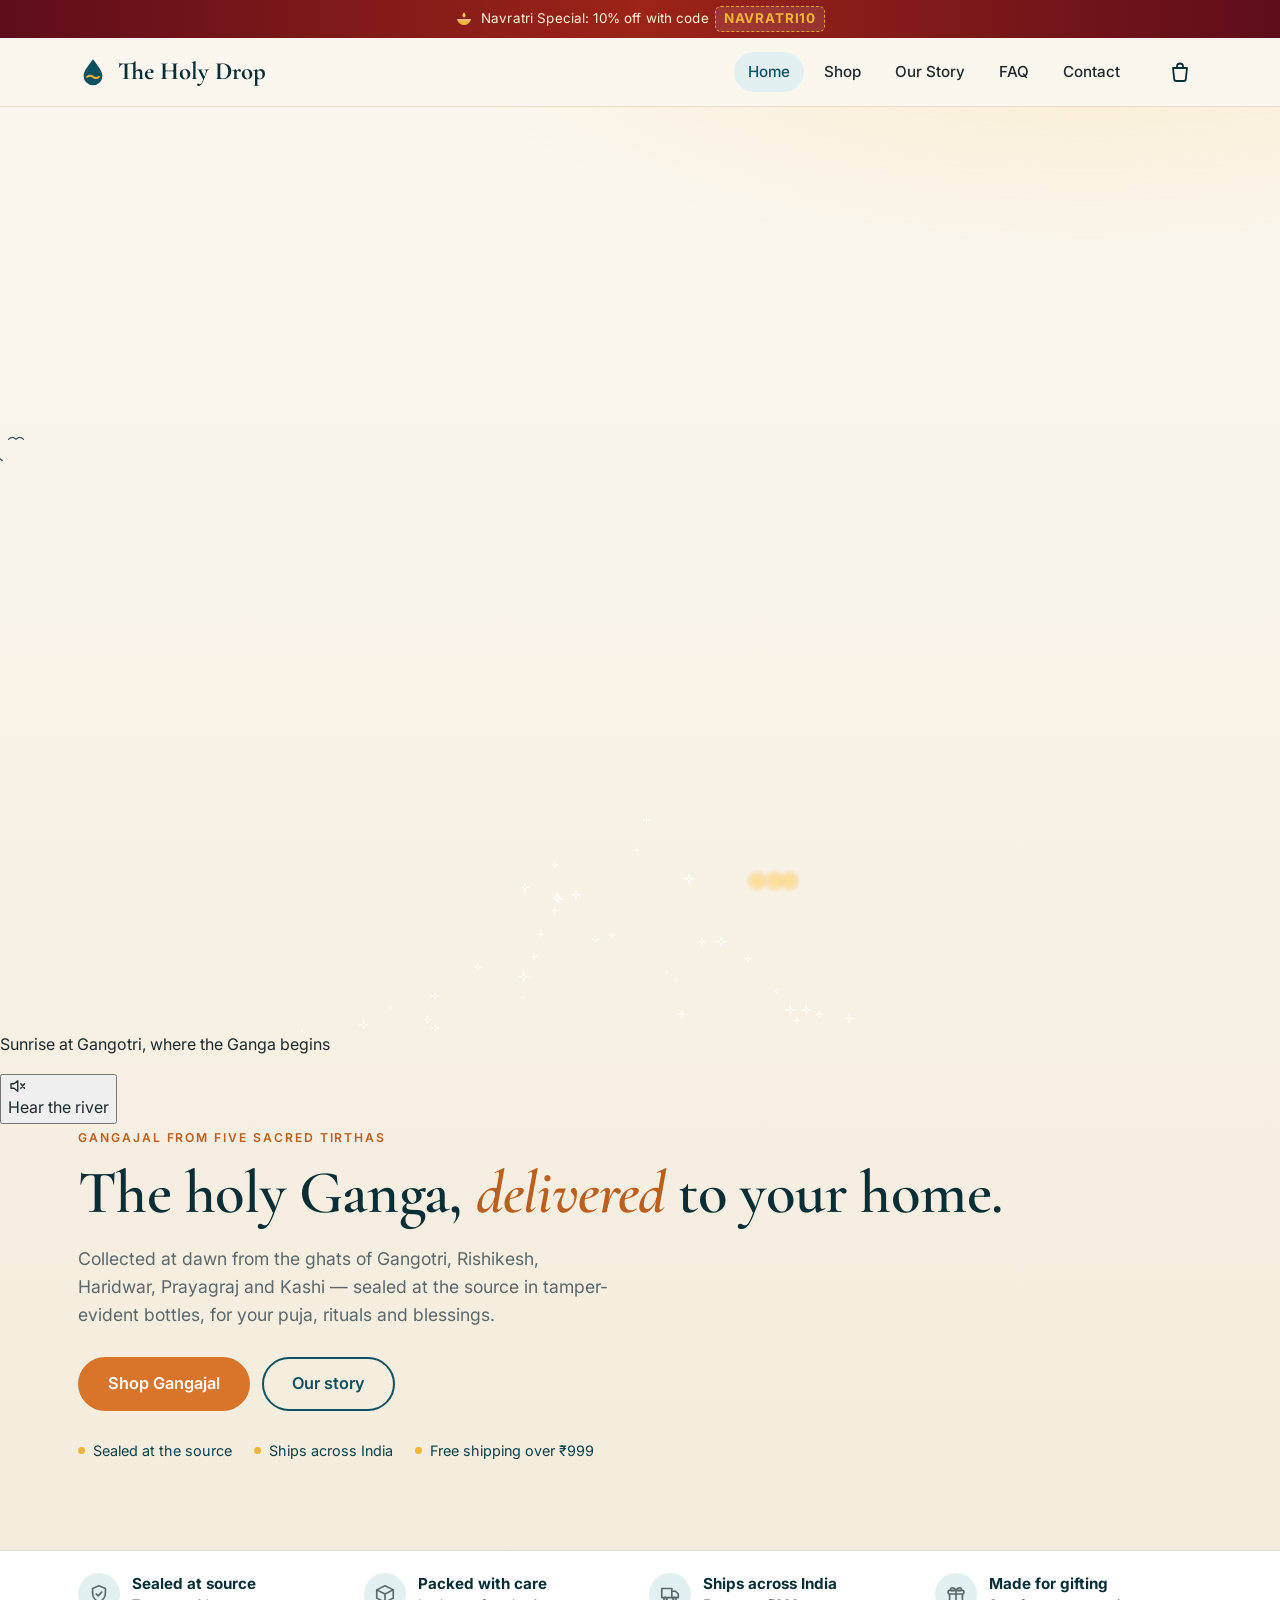
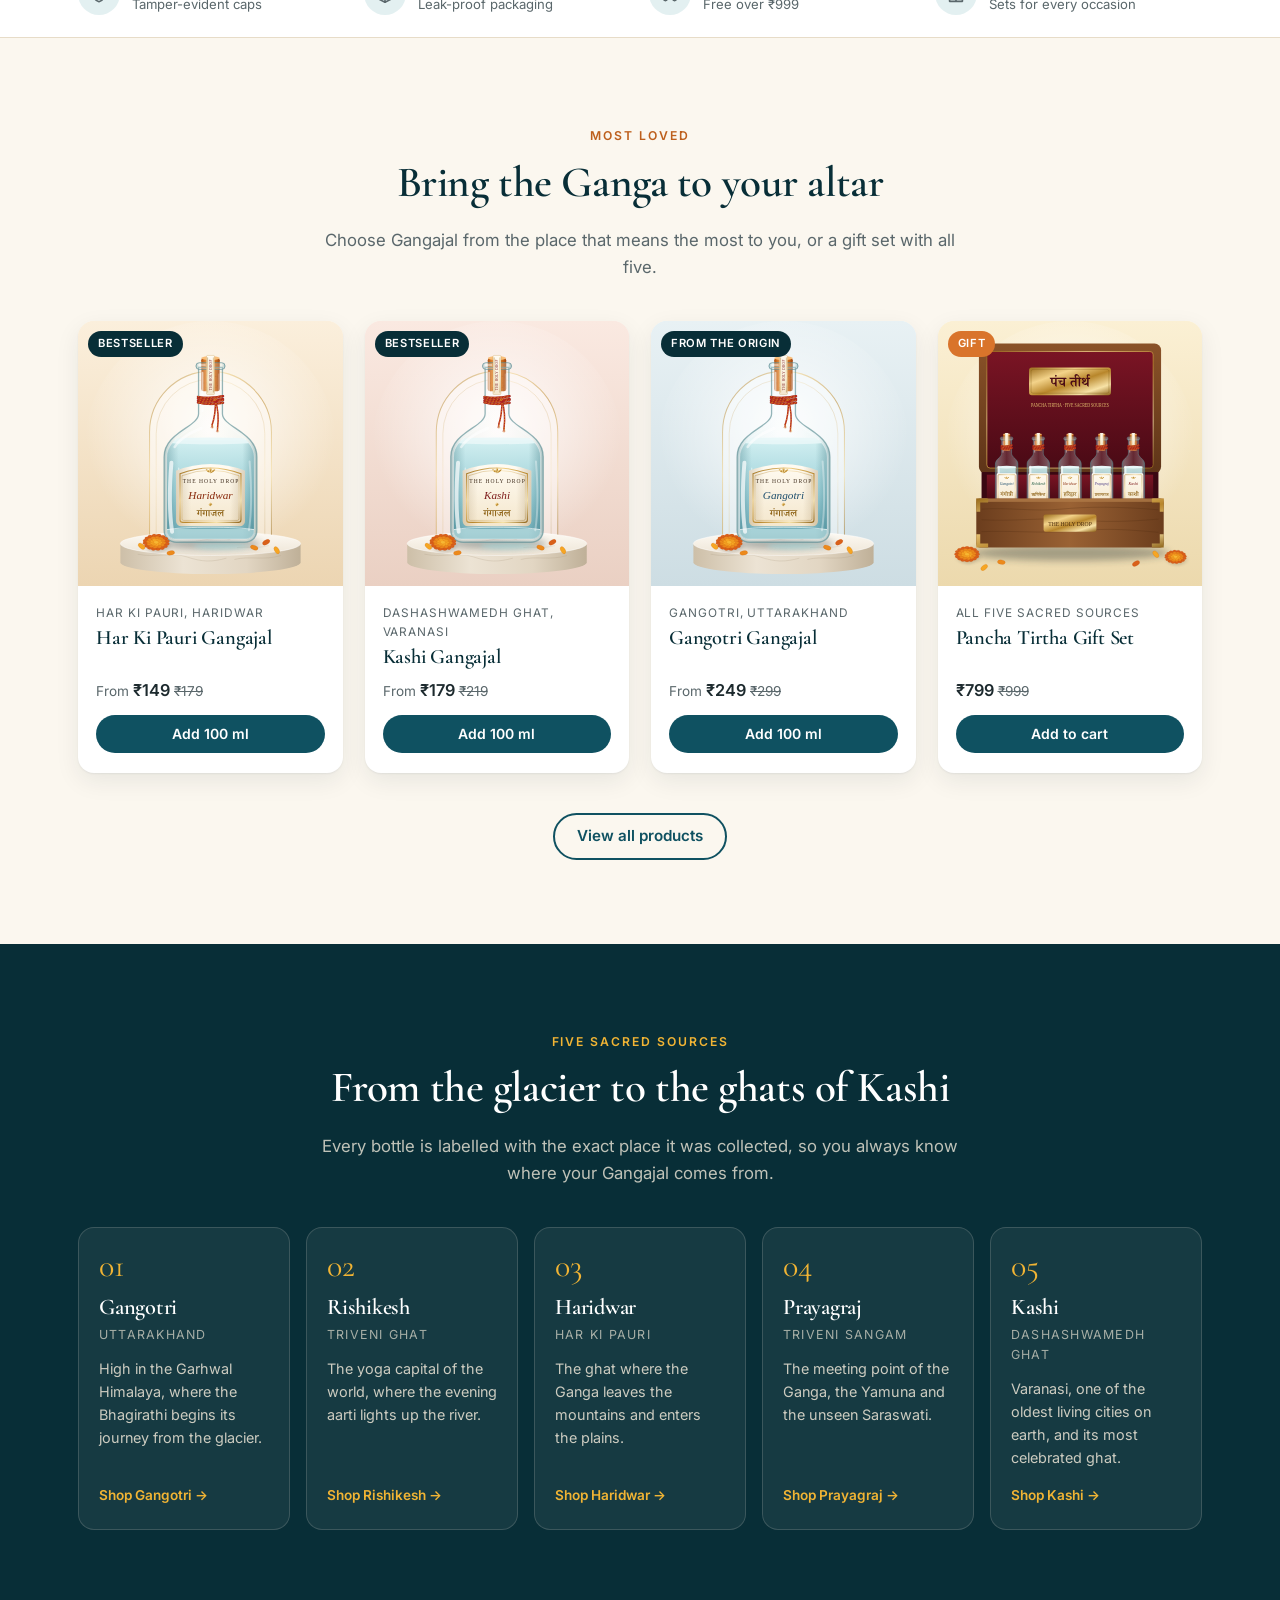
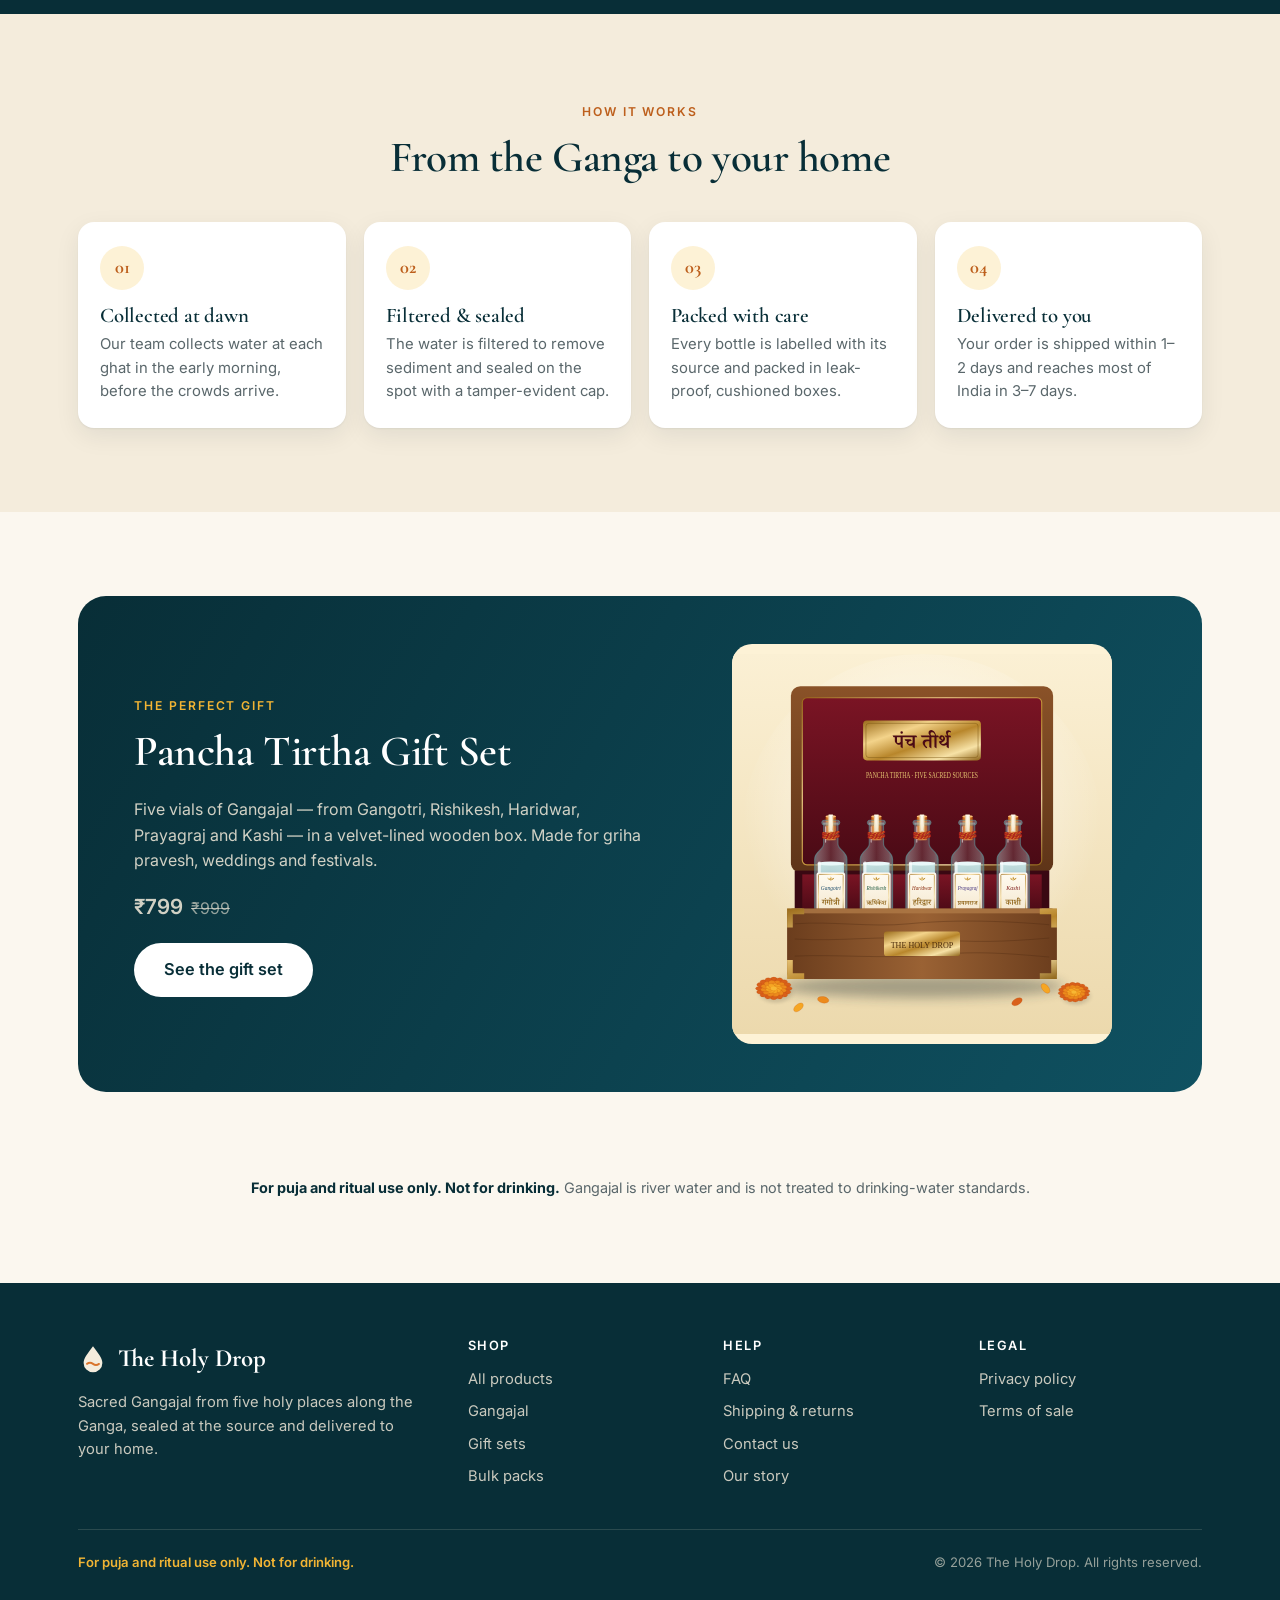
==== commit ce745e99: "Add immersive Gangotri scenes to the home and Our story pages The home hero becomes a full-width sun" ====
--- a/index.html
+++ b/index.html
@@ -21,8 +21,12 @@
 
   <main id="main">
     <section class="hero">
-      <div class="container hero-grid">
-        <div>
+      <div class="scene" data-focus="640" data-scene="gangotri" data-sound="river" data-label="Sunrise at Gangotri: snow peaks glowing above deodar forests, wildflower meadows and the clear Bhagirathi flowing past the white Gangotri temple">
+        <noscript><img src="img/scenes/gangotri/flat.webp" alt="Sunrise at Gangotri: snow peaks glowing above deodar forests, wildflower meadows and the clear Bhagirathi flowing past the white Gangotri temple" width="1800" height="1200"></noscript>
+        <p class="scene-caption">Sunrise at Gangotri, where the Ganga begins</p>
+      </div>
+      <div class="container">
+        <div class="hero-panel">
           <span class="eyebrow">Gangajal from five sacred tirthas</span>
           <h1>The holy Ganga, <em>delivered</em> to your home.</h1>
           <p class="hero-lead">Collected at dawn from the ghats of Gangotri, Rishikesh, Haridwar, Prayagraj and Kashi — sealed at the source in tamper-evident bottles, for your puja, rituals and blessings.</p>
@@ -35,13 +39,6 @@
             <li>Ships across India</li>
             <li>Free shipping over ₹999</li>
           </ul>
-        </div>
-        <div class="hero-art">
-          <img src="img/hero.svg" alt="Sunrise over the ghats of the Ganga, with diyas floating on the river" width="600" height="520">
-          <div class="hero-chip">
-            <span class="chip-icon"><svg viewBox="0 0 24 24" width="20" height="20" aria-hidden="true"><path d="M12 2.5C8.4 7.6 5 11.4 5 15a7 7 0 0 0 14 0c0-3.6-3.4-7.4-7-12.5z" fill="currentColor"/></svg></span>
-            <div><strong>5 sacred sources</strong><span>From the glacier to Kashi</span></div>
-          </div>
         </div>
       </div>
     </section>
@@ -124,6 +121,9 @@
   <script src="js/products.js"></script>
   <script src="js/cart.js"></script>
   <script src="js/layout.js"></script>
+  <script src="js/scene-data.js"></script>
+  <script src="js/ambience.js"></script>
+  <script src="js/scene.js"></script>
   <script src="js/home.js"></script>
 </body>
 </html>
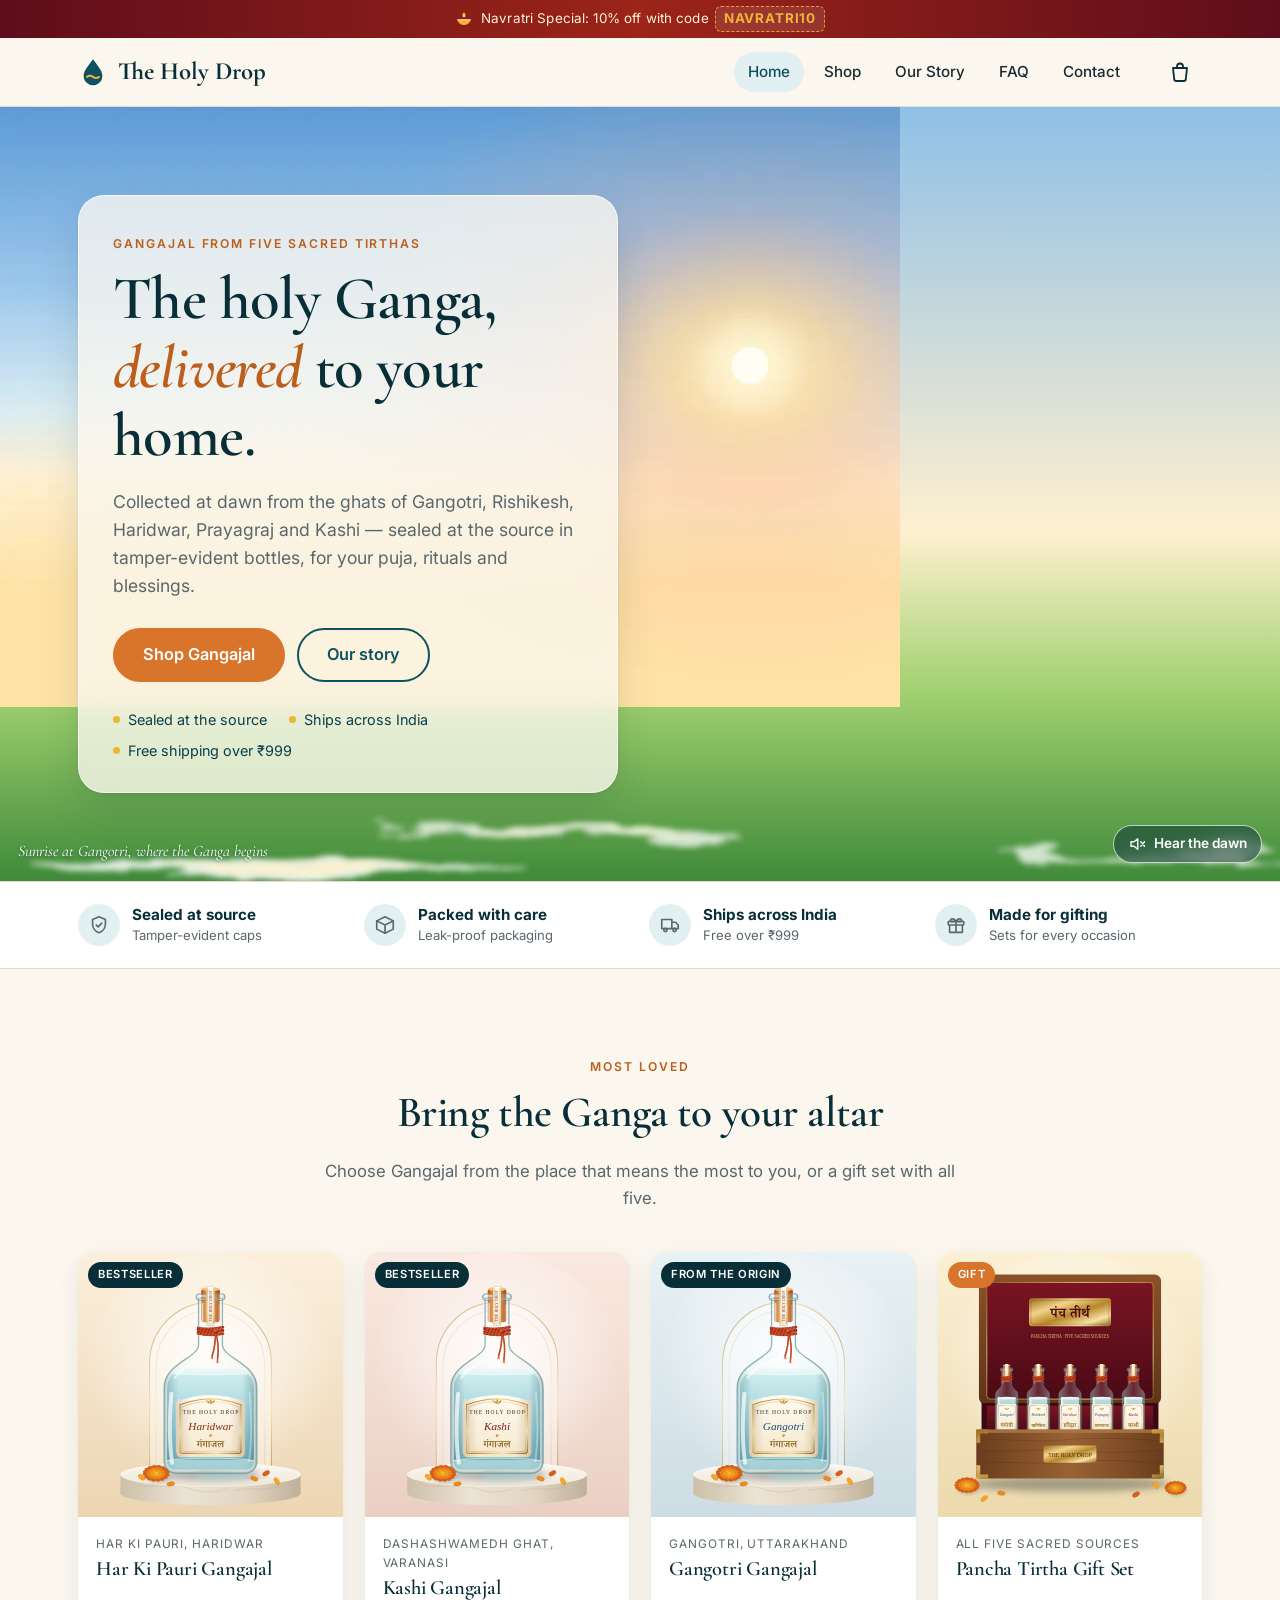
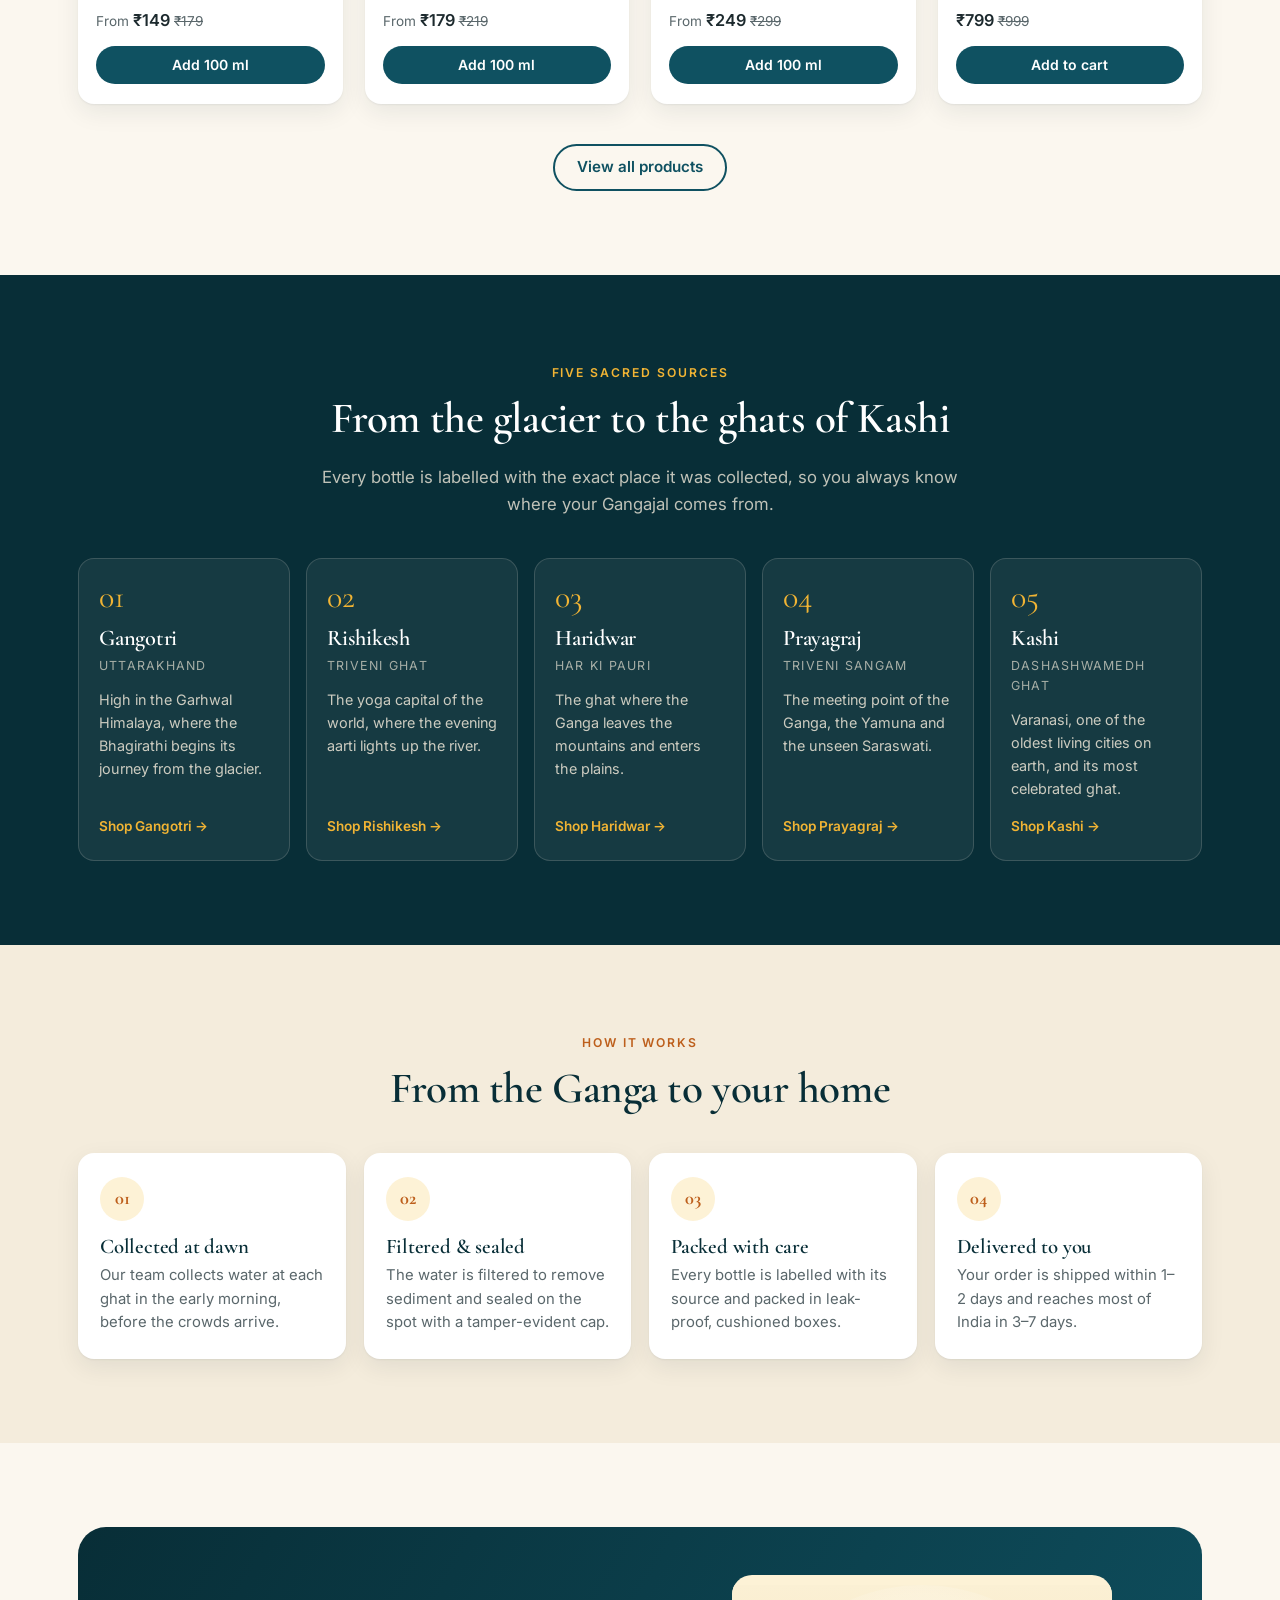
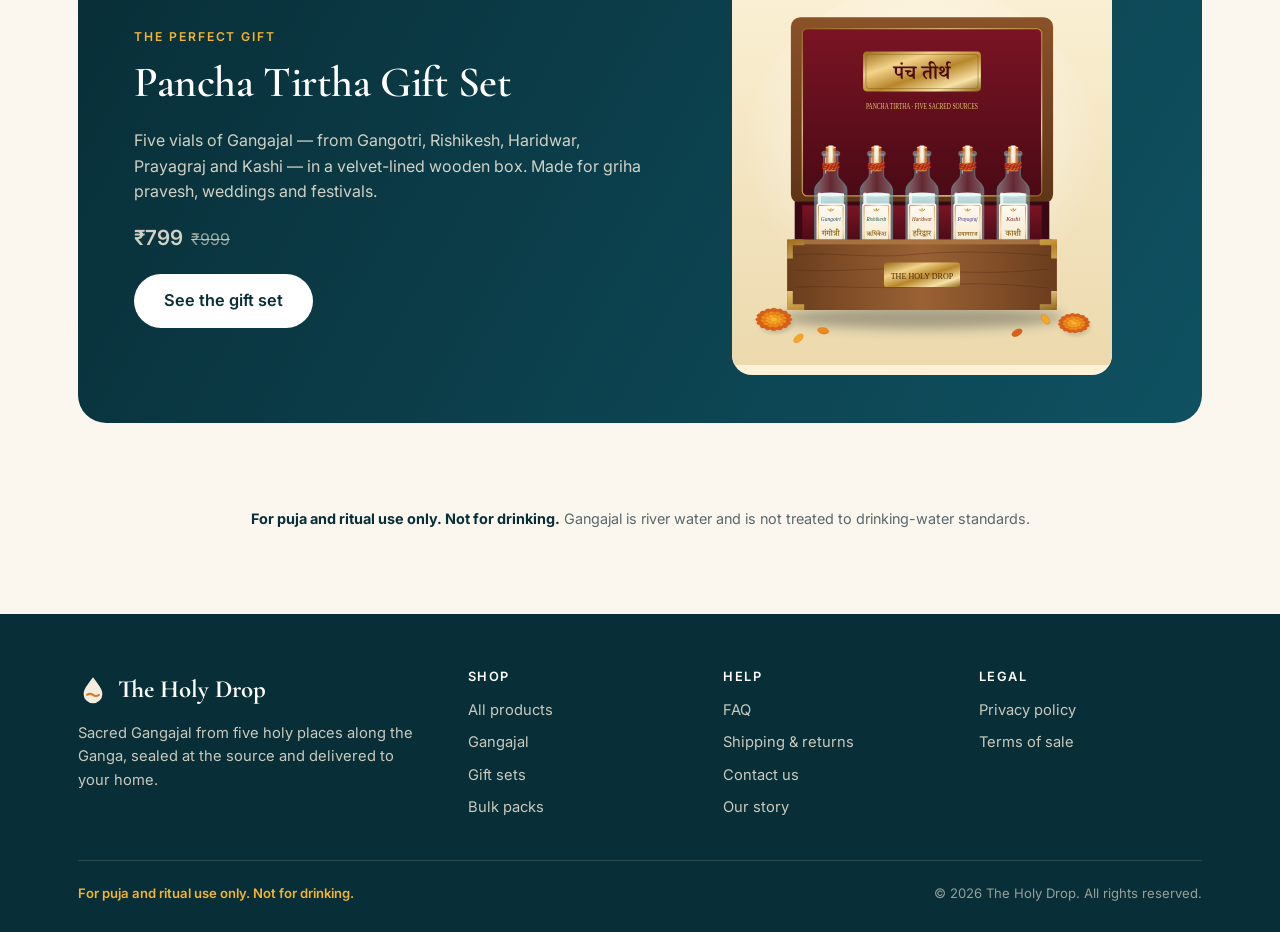
==== commit 88fbff23: "Smoother, shorter scenes with their own soundscapes - Each scene layer is now its own composited ele" ====
--- a/index.html
+++ b/index.html
@@ -21,7 +21,7 @@
 
   <main id="main">
     <section class="hero">
-      <div class="scene" data-focus="640" data-scene="gangotri" data-sound="river" data-label="Sunrise at Gangotri: snow peaks glowing above deodar forests, wildflower meadows and the clear Bhagirathi flowing past the white Gangotri temple">
+      <div class="scene" data-focus="640" data-focus-wide="300" data-scene="gangotri" data-sound="dawn" data-label="Sunrise at Gangotri: snow peaks glowing above deodar forests, wildflower meadows and the clear Bhagirathi flowing past the white Gangotri temple">
         <noscript><img src="img/scenes/gangotri/flat.webp" alt="Sunrise at Gangotri: snow peaks glowing above deodar forests, wildflower meadows and the clear Bhagirathi flowing past the white Gangotri temple" width="1800" height="1200"></noscript>
         <p class="scene-caption">Sunrise at Gangotri, where the Ganga begins</p>
       </div>
--- a/css/style.css
+++ b/css/style.css
@@ -195,35 +195,105 @@
 
 /* ---------- Hero ---------- */
 .hero {
-  background:
-    radial-gradient(1200px 500px at 85% -10%, rgba(241, 180, 52, .22), transparent 60%),
-    linear-gradient(180deg, var(--cream), var(--sand));
-  padding: 40px 0 56px;
+  position: relative;
+  min-height: clamp(560px, 86vh, 860px);
+  display: flex; align-items: center;
+  padding: 56px 0;
   overflow: hidden;
 }
-.hero-grid { display: grid; gap: 36px; align-items: center; }
-@media (min-width: 900px) {
-  .hero { padding: 72px 0 88px; }
-  .hero-grid { grid-template-columns: 1.05fr 1fr; gap: 56px; }
+.hero > .container { position: relative; z-index: 1; width: 100%; }
+.hero-panel {
+  max-width: 540px;
+  padding: 34px 34px 30px;
+  background: rgba(251, 247, 239, 0.8);
+  -webkit-backdrop-filter: blur(14px) saturate(1.15);
+  backdrop-filter: blur(14px) saturate(1.15);
+  border: 1px solid rgba(255, 255, 255, 0.65);
+  border-radius: 26px;
+  box-shadow: var(--shadow-lg);
 }
 .hero h1 { margin-bottom: 18px; }
 .hero h1 em { font-style: italic; color: var(--saffron-600); }
 .hero-lead { font-size: 1.1rem; color: var(--muted); max-width: 540px; margin-bottom: 28px; }
-.hero-ctas { display: flex; flex-wrap: wrap; gap: 12px; margin-bottom: 28px; }
+.hero-ctas { display: flex; flex-wrap: wrap; gap: 12px; margin-bottom: 26px; }
 .hero-points { display: flex; flex-wrap: wrap; gap: 8px 22px; list-style: none; padding: 0; margin: 0; font-size: 0.9rem; color: var(--river-700); }
 .hero-points li { display: inline-flex; align-items: center; gap: 8px; }
 .hero-points li::before { content: ""; width: 7px; height: 7px; border-radius: 50%; background: var(--marigold); }
-.hero-art { position: relative; }
-.hero-art img { width: 100%; height: auto; border-radius: 28px; box-shadow: var(--shadow-lg); }
-.hero-art .hero-chip {
-  position: absolute; left: -10px; bottom: 26px;
-  background: var(--white); border-radius: 14px; box-shadow: var(--shadow-lg);
-  padding: 12px 16px; display: flex; align-items: center; gap: 12px; font-size: 0.86rem; max-width: 250px;
-}
-.hero-chip strong { display: block; color: var(--river-900); font-size: 0.95rem; }
-.hero-chip span { color: var(--muted); }
-.hero-chip .chip-icon { flex: none; width: 38px; height: 38px; border-radius: 50%; background: var(--marigold-100); color: var(--saffron-600); display: grid; place-items: center; }
-@media (max-width: 520px) { .hero-art .hero-chip { left: 10px; bottom: 12px; } }
+.scene-caption {
+  position: absolute; left: 18px; bottom: 16px; z-index: 2; margin: 0;
+  font-family: var(--font-serif); font-style: italic; font-size: 1rem; color: #fff;
+  text-shadow: 0 1px 3px rgba(8, 46, 55, 0.55);
+}
+@media (max-width: 759px) {
+  .hero { display: block; min-height: 0; padding: 0 0 8px; }
+  .hero .scene { position: relative; height: 58vh; min-height: 340px; max-height: 540px; }
+  .hero > .container { margin-top: -40px; }
+  .hero-panel { padding: 24px 20px 22px; background: rgba(251, 247, 239, 0.95); }
+  .scene-caption { display: none; }
+}
+
+/* ---------- Immersive scenes ---------- */
+.scene {
+  position: absolute; inset: 0; overflow: hidden;
+  background: linear-gradient(180deg, #8fc0e8 0%, #fff0cf 55%, #9fd06e 76%, #3f8a3a 100%);
+}
+.scene-svg { position: absolute; inset: 0; width: 100%; height: 100%; opacity: 0; transition: opacity 0.9s ease; }
+.scene.is-ready .scene-svg { opacity: 1; }
+.scene noscript img, .scene > img { position: absolute; inset: 0; width: 100%; height: 100%; object-fit: cover; }
+.scene-zoom { transform-box: view-box; transform-origin: 50% 55%; transform: scale(1.06); animation: scene-zoom 46s ease-in-out infinite alternate; }
+.scene-drift { animation: scene-drift 110s ease-in-out infinite alternate; }
+.scene-mist { animation: scene-mist 38s ease-in-out infinite alternate; }
+.scene-rays { mix-blend-mode: screen; animation: scene-rays 9s ease-in-out infinite alternate; }
+.scene-birds { animation: scene-birds 48s linear infinite; }
+.scene-wing { transform-box: fill-box; transform-origin: center; animation: scene-flap 0.45s ease-in-out infinite alternate; }
+.scene-sparkle { opacity: 0; transform-box: fill-box; animation: scene-twinkle 3.6s ease-in-out infinite; }
+.scene-flicker { transform-box: fill-box; transform-origin: center; animation: scene-flicker 1.9s ease-in-out infinite; }
+.scene-flag { transform-box: fill-box; transform-origin: 0 50%; animation: scene-flag 2.2s ease-in-out infinite alternate; }
+.scene-ripple { opacity: 0; transform-box: fill-box; transform-origin: center; animation: scene-ripple 4.2s ease-out infinite; }
+.scene.is-paused * { animation-play-state: paused !important; }
+@keyframes scene-zoom { to { transform: scale(1.1); } }
+@keyframes scene-drift { from { transform: translateX(-45px); } to { transform: translateX(45px); } }
+@keyframes scene-mist { from { transform: translateX(-40px); opacity: 0.75; } to { transform: translateX(50px); opacity: 1; } }
+@keyframes scene-rays { from { opacity: 0.5; } to { opacity: 1; } }
+@keyframes scene-birds { from { transform: translate(-120px, 20px); } to { transform: translate(1380px, -70px); } }
+@keyframes scene-flap { to { transform: scaleY(-0.55); } }
+@keyframes scene-twinkle { 0%, 100% { opacity: 0; } 50% { opacity: 0.95; } }
+@keyframes scene-flicker {
+  0%, 100% { opacity: 0.75; transform: scale(1); }
+  20% { opacity: 1; transform: scale(1.14); }
+  45% { opacity: 0.8; transform: scale(0.94); }
+  70% { opacity: 1; transform: scale(1.06); }
+}
+@keyframes scene-flag { from { transform: skewY(-8deg) scaleX(0.93); } to { transform: skewY(6deg) scaleX(1.04); } }
+@keyframes scene-ripple { 0% { opacity: 0.9; transform: scale(0.25); } 100% { opacity: 0; transform: scale(1.9); } }
+@media (prefers-reduced-motion: reduce) {
+  .scene *, .scene .scene-zoom { animation: none !important; }
+  .scene-sparkle, .scene-ripple { display: none; }
+}
+.scene-sound {
+  position: absolute; right: 18px; bottom: 18px; z-index: 2;
+  display: inline-flex; align-items: center; gap: 8px;
+  padding: 9px 14px; border-radius: 999px; border: 1px solid rgba(255, 255, 255, 0.7);
+  background: rgba(8, 46, 55, 0.5); color: #fff; font: 600 0.85rem/1 var(--font-sans); cursor: pointer;
+  -webkit-backdrop-filter: blur(8px); backdrop-filter: blur(8px);
+}
+.scene-sound:hover { background: rgba(8, 46, 55, 0.68); }
+.scene-sound[aria-pressed="true"] { background: rgba(189, 95, 28, 0.85); border-color: transparent; }
+@media (max-width: 759px) { .scene-sound { top: 14px; bottom: auto; right: 14px; } }
+
+/* ---------- Story hero (about page) ---------- */
+.story-hero { position: relative; min-height: clamp(520px, 78vh, 780px); display: flex; align-items: flex-end; padding: 40px 0; overflow: hidden; }
+.story-hero > .container { position: relative; z-index: 1; width: 100%; display: flex; justify-content: flex-end; }
+.story-panel { max-width: 380px; padding: 26px 28px; background: rgba(251, 247, 239, 0.84); -webkit-backdrop-filter: blur(14px); backdrop-filter: blur(14px); border: 1px solid rgba(255, 255, 255, 0.65); border-radius: 22px; box-shadow: var(--shadow-lg); }
+.story-panel h1 { margin-bottom: 6px; }
+.story-panel p { margin: 0; color: var(--muted); }
+.story-panel .breadcrumb { margin-bottom: 10px; }
+@media (max-width: 759px) {
+  .story-hero { display: block; min-height: 0; padding: 0 0 8px; }
+  .story-hero .scene { position: relative; height: 56vh; min-height: 320px; max-height: 520px; }
+  .story-hero > .container { margin-top: -40px; display: block; }
+  .story-panel { max-width: none; background: rgba(251, 247, 239, 0.95); }
+}
 
 /* ---------- Trust strip ---------- */
 .trust { background: var(--white); border-top: 1px solid var(--line); border-bottom: 1px solid var(--line); }
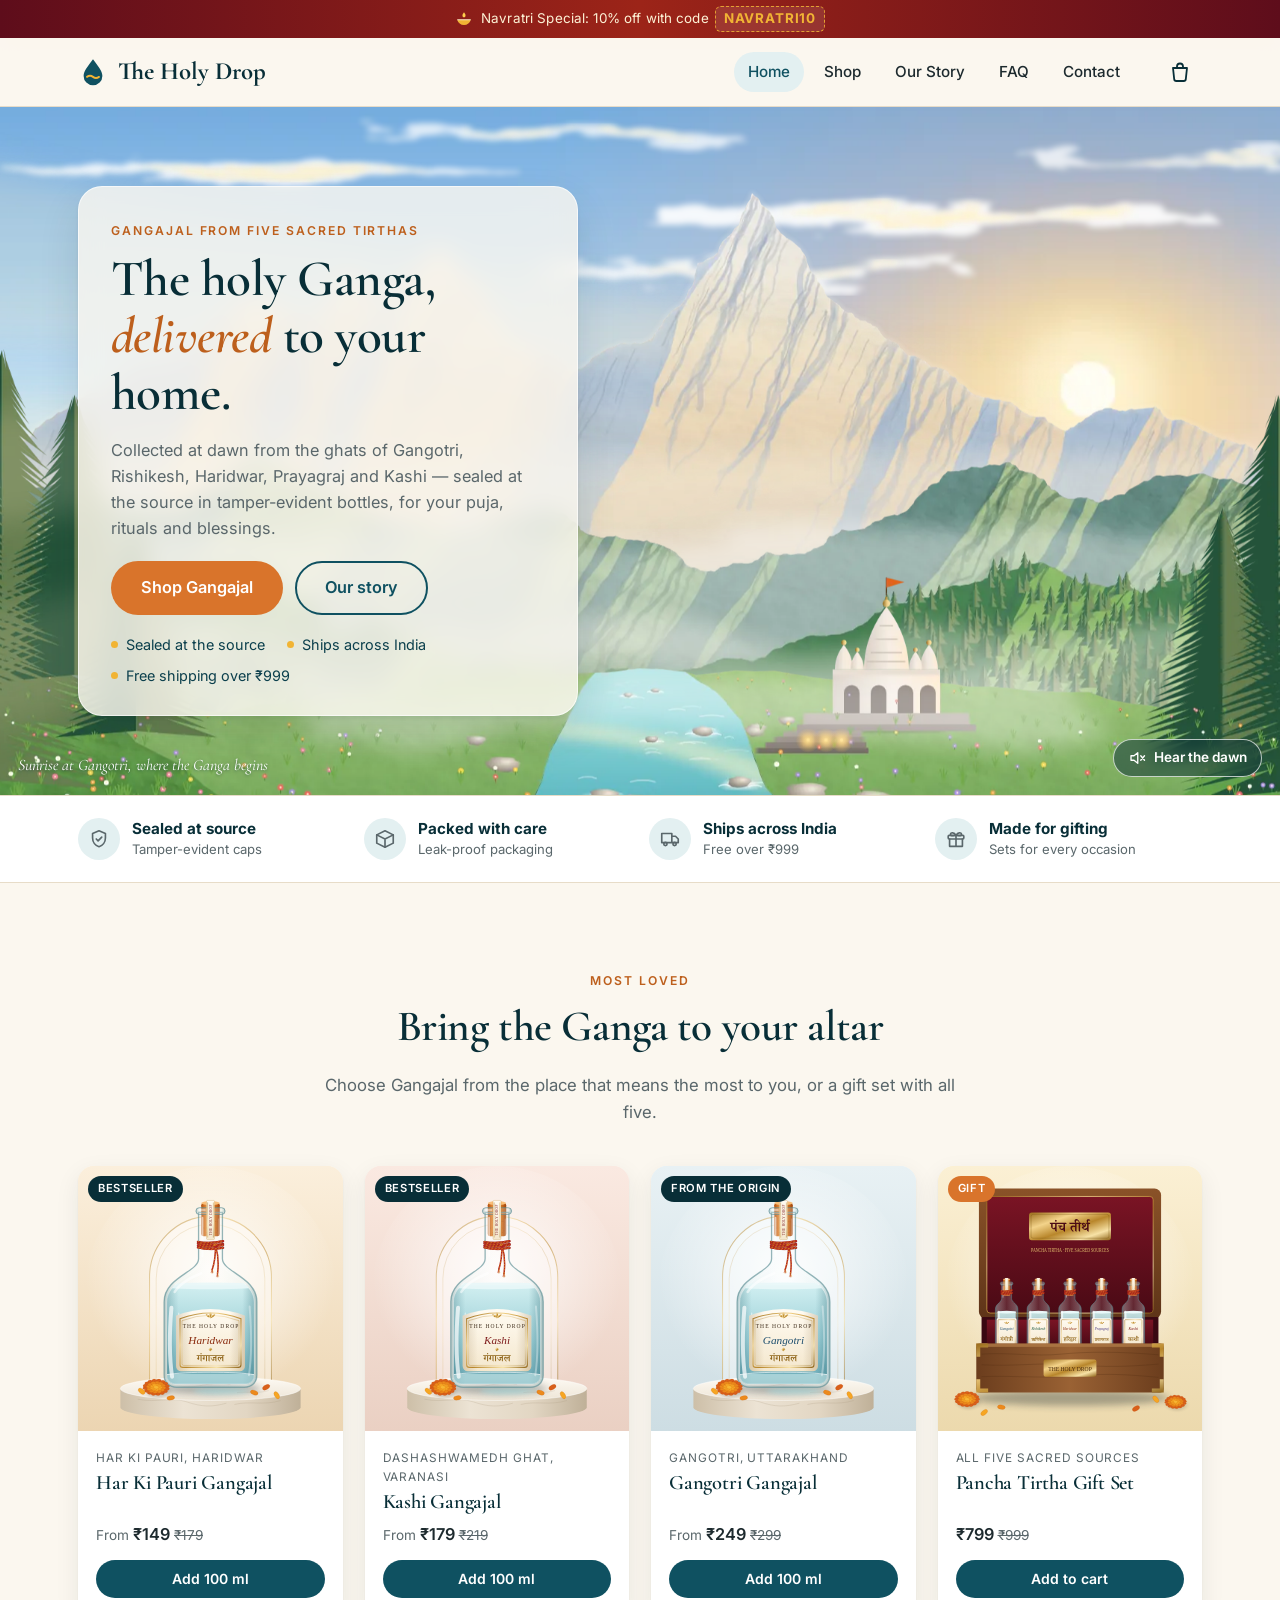
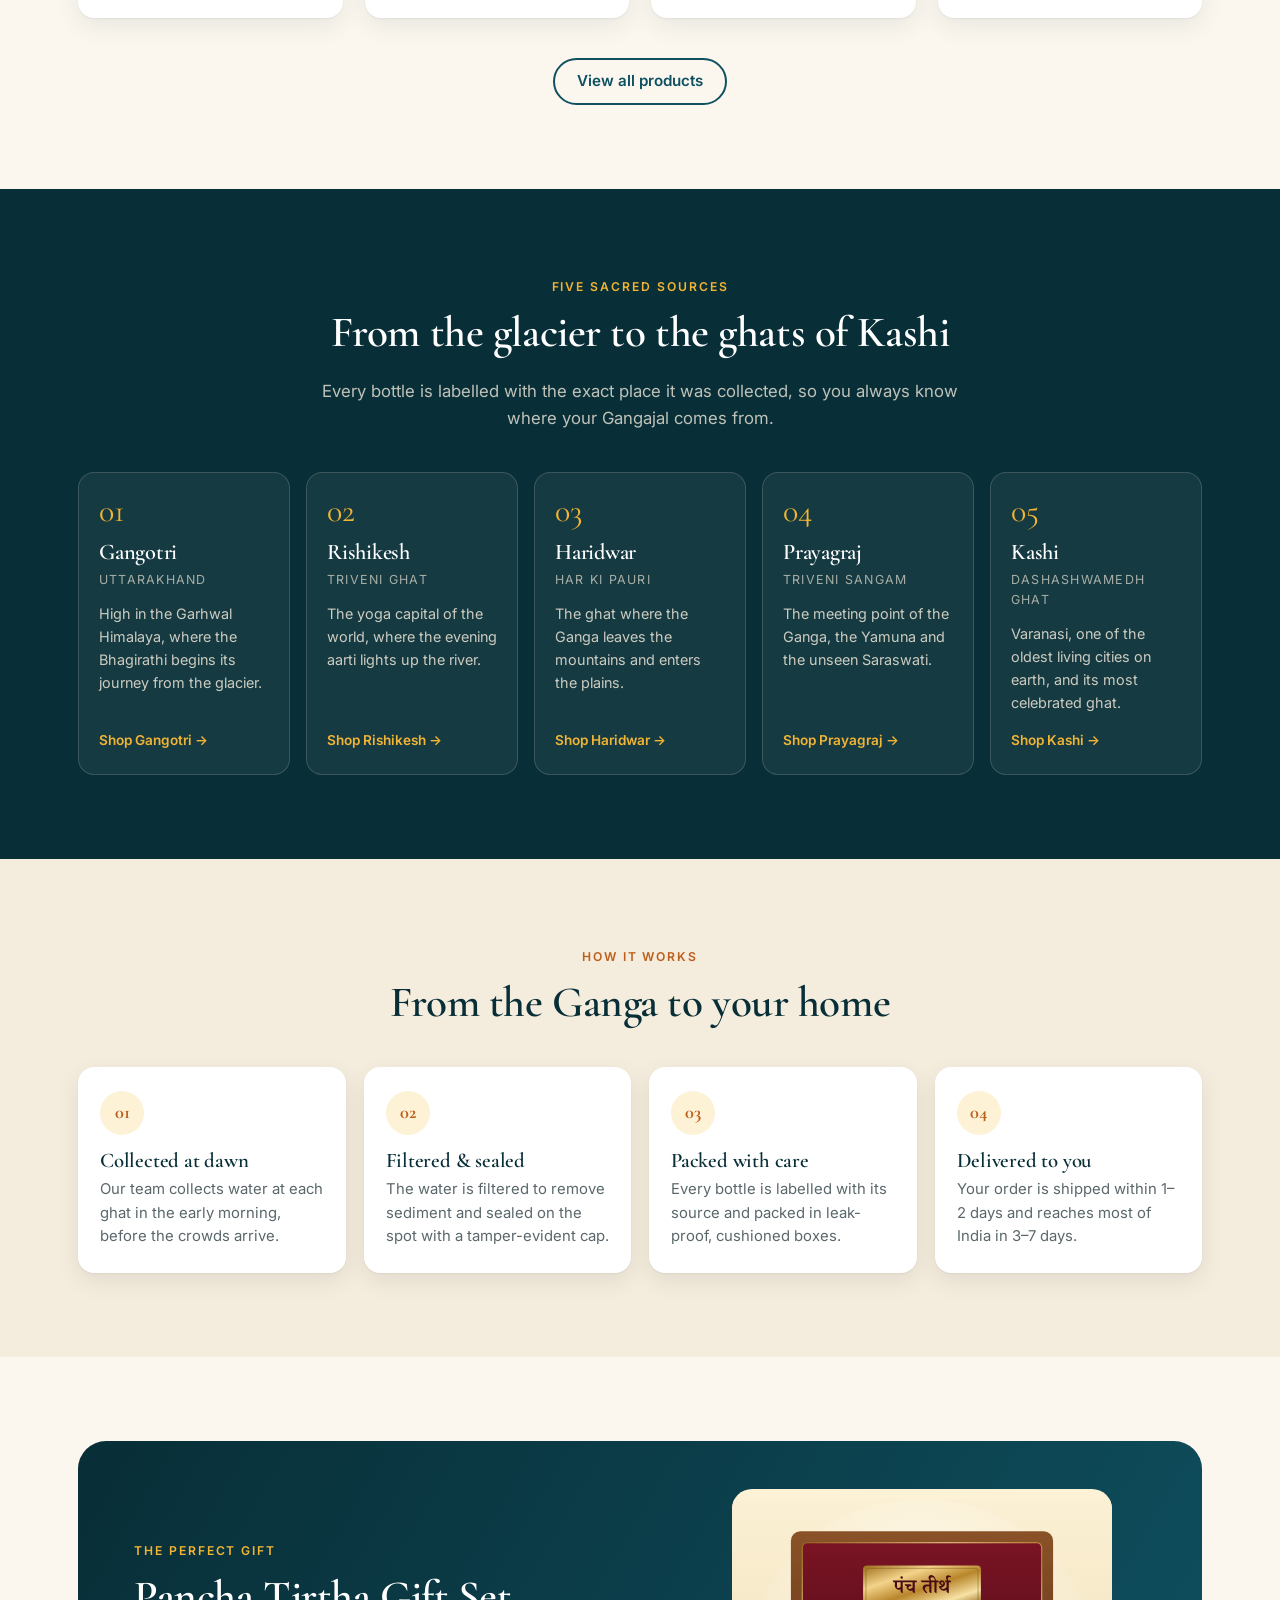
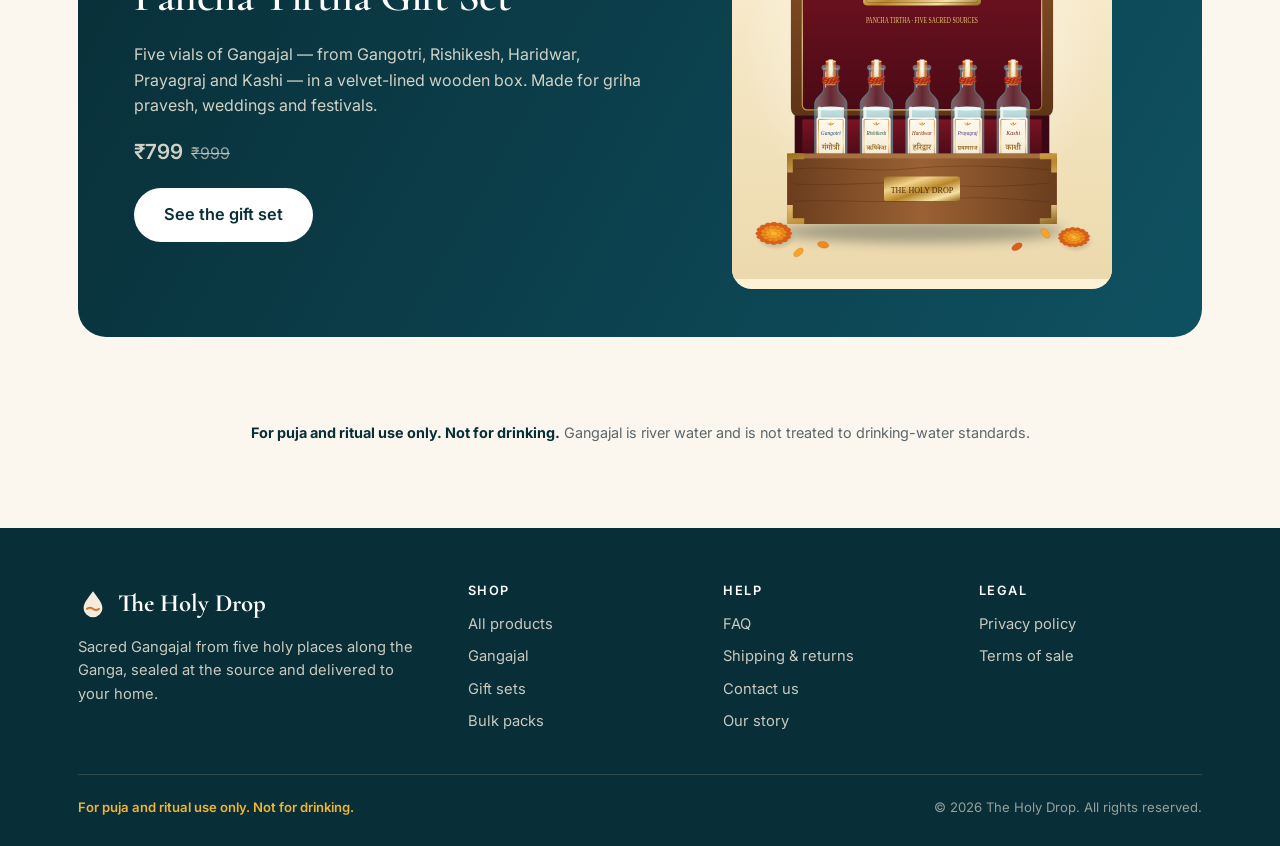
==== commit 780b85e4: "Frame the home scene around the text card On wider screens the river's source sits just behind the c" ====
--- a/index.html
+++ b/index.html
@@ -21,7 +21,7 @@
 
   <main id="main">
     <section class="hero">
-      <div class="scene" data-focus="640" data-focus-wide="300" data-scene="gangotri" data-sound="dawn" data-label="Sunrise at Gangotri: snow peaks glowing above deodar forests, wildflower meadows and the clear Bhagirathi flowing past the white Gangotri temple">
+      <div class="scene" data-focus="640" data-tuck="620" data-scene="gangotri" data-sound="dawn" data-label="Sunrise at Gangotri: snow peaks glowing above deodar forests, wildflower meadows and the clear Bhagirathi flowing past the white Gangotri temple">
         <noscript><img src="img/scenes/gangotri/flat.webp" alt="Sunrise at Gangotri: snow peaks glowing above deodar forests, wildflower meadows and the clear Bhagirathi flowing past the white Gangotri temple" width="1800" height="1200"></noscript>
         <p class="scene-caption">Sunrise at Gangotri, where the Ganga begins</p>
       </div>
--- a/css/style.css
+++ b/css/style.css
@@ -194,28 +194,31 @@
 .breadcrumb span[aria-hidden] { margin: 0 6px; }
 
 /* ---------- Hero ---------- */
+/* The hero leaves room for the trust strip below it, so it is in view on arrival. */
 .hero {
   position: relative;
-  min-height: clamp(560px, 86vh, 860px);
+  height: clamp(440px, calc(100vh - 212px), 740px);
+  height: clamp(440px, calc(100svh - 212px), 740px);
   display: flex; align-items: center;
-  padding: 56px 0;
+  padding: 28px 0;
   overflow: hidden;
 }
 .hero > .container { position: relative; z-index: 1; width: 100%; }
 .hero-panel {
-  max-width: 540px;
-  padding: 34px 34px 30px;
-  background: rgba(251, 247, 239, 0.8);
-  -webkit-backdrop-filter: blur(14px) saturate(1.15);
-  backdrop-filter: blur(14px) saturate(1.15);
+  max-width: 500px;
+  padding: 30px 32px 28px;
+  background: rgba(251, 247, 239, 0.82);
+  -webkit-backdrop-filter: blur(12px) saturate(1.15);
+  backdrop-filter: blur(12px) saturate(1.15);
   border: 1px solid rgba(255, 255, 255, 0.65);
-  border-radius: 26px;
+  border-radius: 24px;
   box-shadow: var(--shadow-lg);
 }
-.hero h1 { margin-bottom: 18px; }
+.hero .eyebrow { margin-bottom: 10px; }
+.hero h1 { font-size: clamp(2.3rem, 4vw, 3.4rem); margin-bottom: 14px; }
 .hero h1 em { font-style: italic; color: var(--saffron-600); }
-.hero-lead { font-size: 1.1rem; color: var(--muted); max-width: 540px; margin-bottom: 28px; }
-.hero-ctas { display: flex; flex-wrap: wrap; gap: 12px; margin-bottom: 26px; }
+.hero-lead { font-size: 1.02rem; color: var(--muted); max-width: 540px; margin-bottom: 20px; }
+.hero-ctas { display: flex; flex-wrap: wrap; gap: 12px; margin-bottom: 18px; }
 .hero-points { display: flex; flex-wrap: wrap; gap: 8px 22px; list-style: none; padding: 0; margin: 0; font-size: 0.9rem; color: var(--river-700); }
 .hero-points li { display: inline-flex; align-items: center; gap: 8px; }
 .hero-points li::before { content: ""; width: 7px; height: 7px; border-radius: 50%; background: var(--marigold); }
@@ -224,9 +227,16 @@
   font-family: var(--font-serif); font-style: italic; font-size: 1rem; color: #fff;
   text-shadow: 0 1px 3px rgba(8, 46, 55, 0.55);
 }
+/* on shorter laptop screens, keep the card inside the picture */
+@media (max-height: 820px) and (min-width: 760px) {
+  .hero h1 { font-size: clamp(2.2rem, 3.4vw, 2.7rem); }
+  .hero-lead { font-size: 0.98rem; margin-bottom: 18px; }
+  .hero-points { display: none; }
+  .hero-ctas { margin-bottom: 0; }
+}
 @media (max-width: 759px) {
-  .hero { display: block; min-height: 0; padding: 0 0 8px; }
-  .hero .scene { position: relative; height: 58vh; min-height: 340px; max-height: 540px; }
+  .hero { display: block; height: auto; padding: 0 0 8px; }
+  .hero .scene { position: relative; height: clamp(300px, 92vw, 480px); }
   .hero > .container { margin-top: -40px; }
   .hero-panel { padding: 24px 20px 22px; background: rgba(251, 247, 239, 0.95); }
   .scene-caption { display: none; }
@@ -237,25 +247,32 @@
   position: absolute; inset: 0; overflow: hidden;
   background: linear-gradient(180deg, #8fc0e8 0%, #fff0cf 55%, #9fd06e 76%, #3f8a3a 100%);
 }
-.scene-svg { position: absolute; inset: 0; width: 100%; height: 100%; opacity: 0; transition: opacity 0.9s ease; }
-.scene.is-ready .scene-svg { opacity: 1; }
-.scene noscript img, .scene > img { position: absolute; inset: 0; width: 100%; height: 100%; object-fit: cover; }
-.scene-zoom { transform-box: view-box; transform-origin: 50% 55%; transform: scale(1.06); animation: scene-zoom 46s ease-in-out infinite alternate; }
-.scene-drift { animation: scene-drift 110s ease-in-out infinite alternate; }
-.scene-mist { animation: scene-mist 38s ease-in-out infinite alternate; }
-.scene-rays { mix-blend-mode: screen; animation: scene-rays 9s ease-in-out infinite alternate; }
-.scene-birds { animation: scene-birds 48s linear infinite; }
-.scene-wing { transform-box: fill-box; transform-origin: center; animation: scene-flap 0.45s ease-in-out infinite alternate; }
-.scene-sparkle { opacity: 0; transform-box: fill-box; animation: scene-twinkle 3.6s ease-in-out infinite; }
-.scene-flicker { transform-box: fill-box; transform-origin: center; animation: scene-flicker 1.9s ease-in-out infinite; }
-.scene-flag { transform-box: fill-box; transform-origin: 0 50%; animation: scene-flag 2.2s ease-in-out infinite alternate; }
-.scene-ripple { opacity: 0; transform-box: fill-box; transform-origin: center; animation: scene-ripple 4.2s ease-out infinite; }
+.scene noscript img { position: absolute; inset: 0; width: 100%; height: 100%; object-fit: cover; }
+/* a little larger than the box, so layers can shift without showing an edge */
+.scene-stage { position: absolute; inset: -2.5%; opacity: 0; transition: opacity 0.8s ease; }
+.scene.is-ready .scene-stage { opacity: 1; animation: scene-zoom 60s ease-in-out infinite alternate; }
+.scene-layer, .scene-drift, .scene-mist, .scene-rays { position: absolute; inset: 0; will-change: transform; }
+.scene-img, .scene-ov { position: absolute; inset: 0; width: 100%; height: 100%; }
+.scene-img { object-fit: cover; user-select: none; -webkit-user-drag: none; }
+.scene.is-ready .scene-drift { animation: scene-drift 110s ease-in-out infinite alternate; }
+.scene.is-ready .scene-mist { animation: scene-mist 38s ease-in-out infinite alternate; }
+.scene.is-ready .scene-rays { animation: scene-rays 9s ease-in-out infinite alternate; }
+.scene.is-ready .scene-birds { animation: scene-birds 48s linear infinite; }
+.scene.is-ready .scene-wing { animation: scene-flap 0.45s ease-in-out infinite alternate; }
+.scene.is-ready .scene-sparkle { animation: scene-twinkle 3.6s ease-in-out infinite; }
+.scene.is-ready .scene-flicker { animation: scene-flicker 1.9s ease-in-out infinite; }
+.scene.is-ready .scene-flag { animation: scene-flag 2.2s ease-in-out infinite alternate; }
+.scene.is-ready .scene-ripple { animation: scene-ripple 4.2s ease-out infinite; }
+.scene-birds { transform: translate(-460px, 20px); }
+.scene-wing, .scene-flicker, .scene-ripple { transform-box: fill-box; transform-origin: center; }
+.scene-flag { transform-box: fill-box; transform-origin: 0 50%; }
+.scene-sparkle, .scene-ripple { opacity: 0; }
 .scene.is-paused * { animation-play-state: paused !important; }
-@keyframes scene-zoom { to { transform: scale(1.1); } }
-@keyframes scene-drift { from { transform: translateX(-45px); } to { transform: translateX(45px); } }
-@keyframes scene-mist { from { transform: translateX(-40px); opacity: 0.75; } to { transform: translateX(50px); opacity: 1; } }
-@keyframes scene-rays { from { opacity: 0.5; } to { opacity: 1; } }
-@keyframes scene-birds { from { transform: translate(-120px, 20px); } to { transform: translate(1380px, -70px); } }
+@keyframes scene-zoom { from { transform: scale(1); } to { transform: scale(1.035); } }
+@keyframes scene-drift { from { transform: translateX(-40px); } to { transform: translateX(40px); } }
+@keyframes scene-mist { from { transform: translateX(-36px); opacity: 0.75; } to { transform: translateX(44px); opacity: 1; } }
+@keyframes scene-rays { from { opacity: 0.55; } to { opacity: 1; } }
+@keyframes scene-birds { from { transform: translate(-460px, 20px); } to { transform: translate(1660px, -60px); } }
 @keyframes scene-flap { to { transform: scaleY(-0.55); } }
 @keyframes scene-twinkle { 0%, 100% { opacity: 0; } 50% { opacity: 0.95; } }
 @keyframes scene-flicker {
@@ -267,8 +284,8 @@
 @keyframes scene-flag { from { transform: skewY(-8deg) scaleX(0.93); } to { transform: skewY(6deg) scaleX(1.04); } }
 @keyframes scene-ripple { 0% { opacity: 0.9; transform: scale(0.25); } 100% { opacity: 0; transform: scale(1.9); } }
 @media (prefers-reduced-motion: reduce) {
-  .scene *, .scene .scene-zoom { animation: none !important; }
-  .scene-sparkle, .scene-ripple { display: none; }
+  .scene *, .scene .scene-stage { animation: none !important; }
+  .scene-sparkle, .scene-ripple, .scene-birds { display: none; }
 }
 .scene-sound {
   position: absolute; right: 18px; bottom: 18px; z-index: 2;
@@ -282,15 +299,15 @@
 @media (max-width: 759px) { .scene-sound { top: 14px; bottom: auto; right: 14px; } }
 
 /* ---------- Story hero (about page) ---------- */
-.story-hero { position: relative; min-height: clamp(520px, 78vh, 780px); display: flex; align-items: flex-end; padding: 40px 0; overflow: hidden; }
+.story-hero { position: relative; height: clamp(380px, calc(100vh - 330px), 600px); height: clamp(380px, calc(100svh - 330px), 600px); display: flex; align-items: flex-end; padding: 32px 0; overflow: hidden; }
 .story-hero > .container { position: relative; z-index: 1; width: 100%; display: flex; justify-content: flex-end; }
-.story-panel { max-width: 380px; padding: 26px 28px; background: rgba(251, 247, 239, 0.84); -webkit-backdrop-filter: blur(14px); backdrop-filter: blur(14px); border: 1px solid rgba(255, 255, 255, 0.65); border-radius: 22px; box-shadow: var(--shadow-lg); }
+.story-panel { max-width: 380px; padding: 22px 26px; background: rgba(251, 247, 239, 0.84); -webkit-backdrop-filter: blur(14px); backdrop-filter: blur(14px); border: 1px solid rgba(255, 255, 255, 0.65); border-radius: 22px; box-shadow: var(--shadow-lg); }
 .story-panel h1 { margin-bottom: 6px; }
 .story-panel p { margin: 0; color: var(--muted); }
 .story-panel .breadcrumb { margin-bottom: 10px; }
 @media (max-width: 759px) {
-  .story-hero { display: block; min-height: 0; padding: 0 0 8px; }
-  .story-hero .scene { position: relative; height: 56vh; min-height: 320px; max-height: 520px; }
+  .story-hero { display: block; height: auto; padding: 0 0 8px; }
+  .story-hero .scene { position: relative; height: clamp(280px, 86vw, 440px); }
   .story-hero > .container { margin-top: -40px; display: block; }
   .story-panel { max-width: none; background: rgba(251, 247, 239, 0.95); }
 }
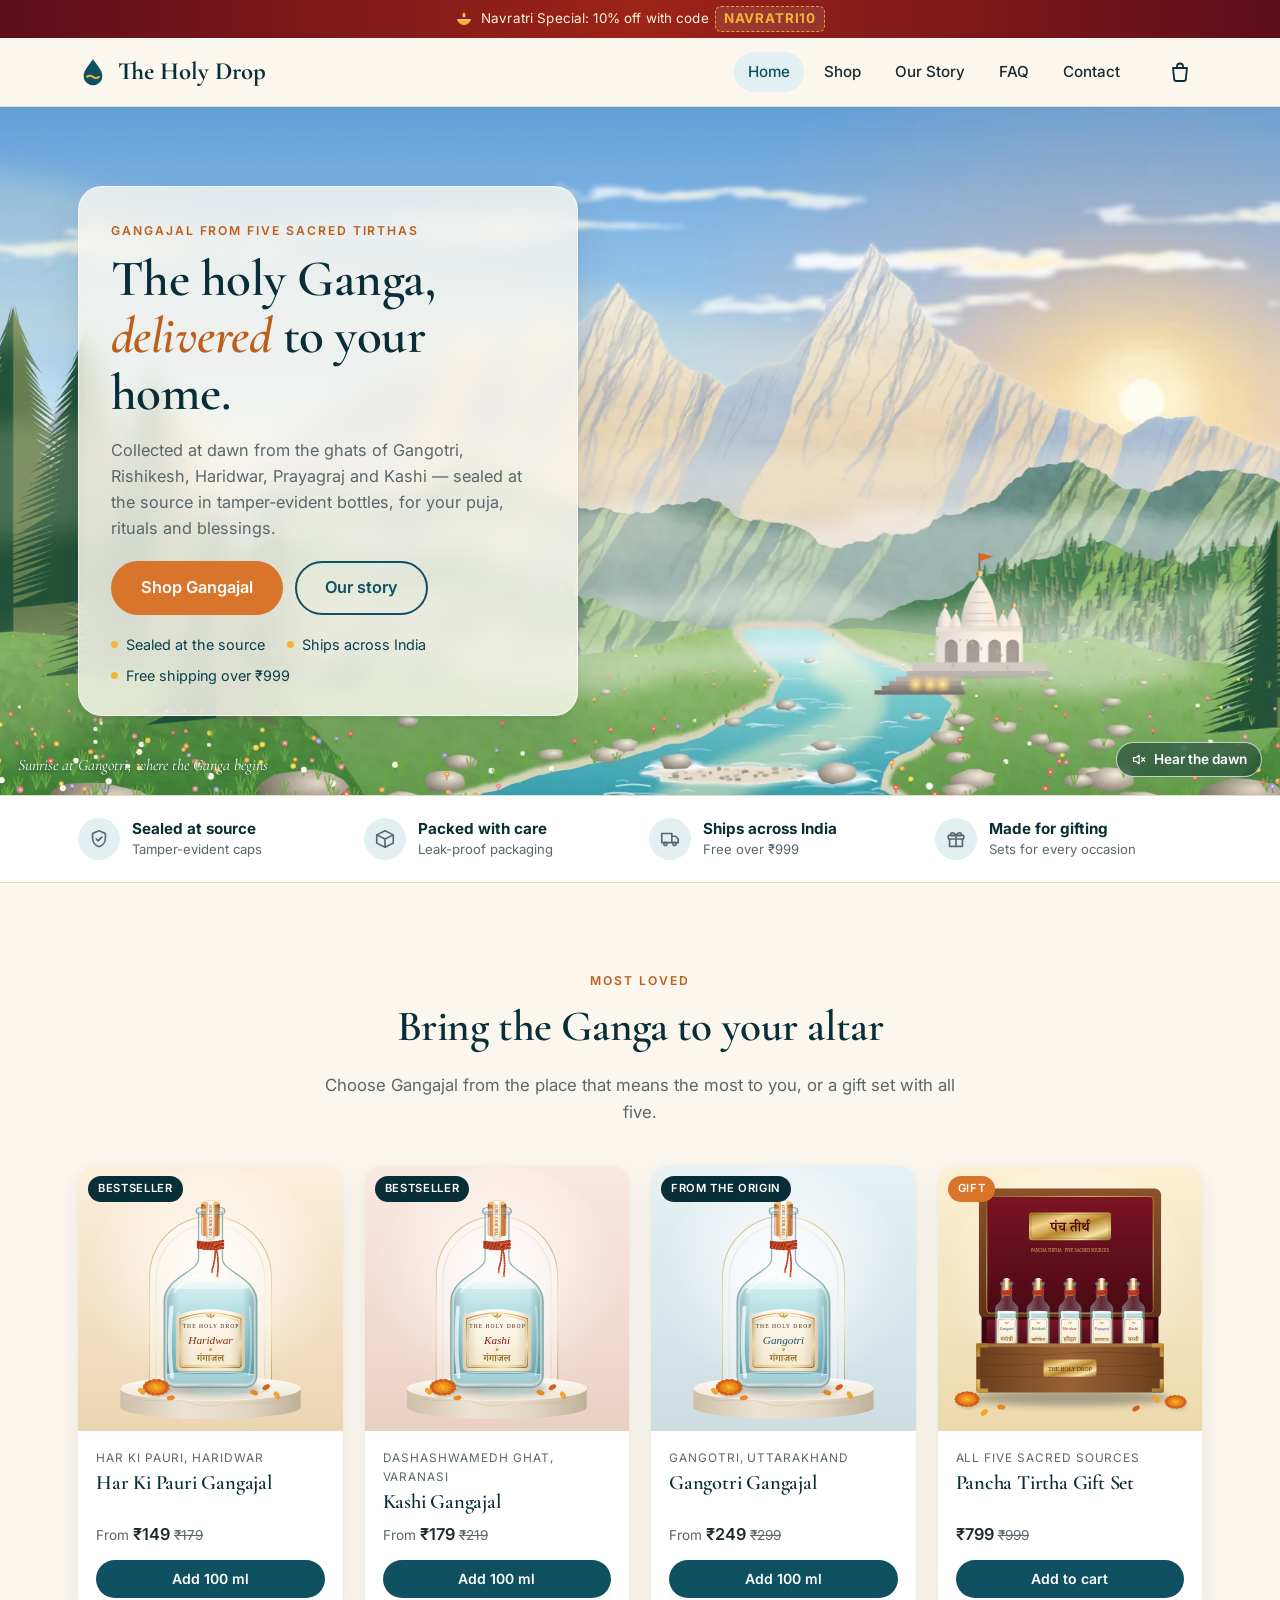
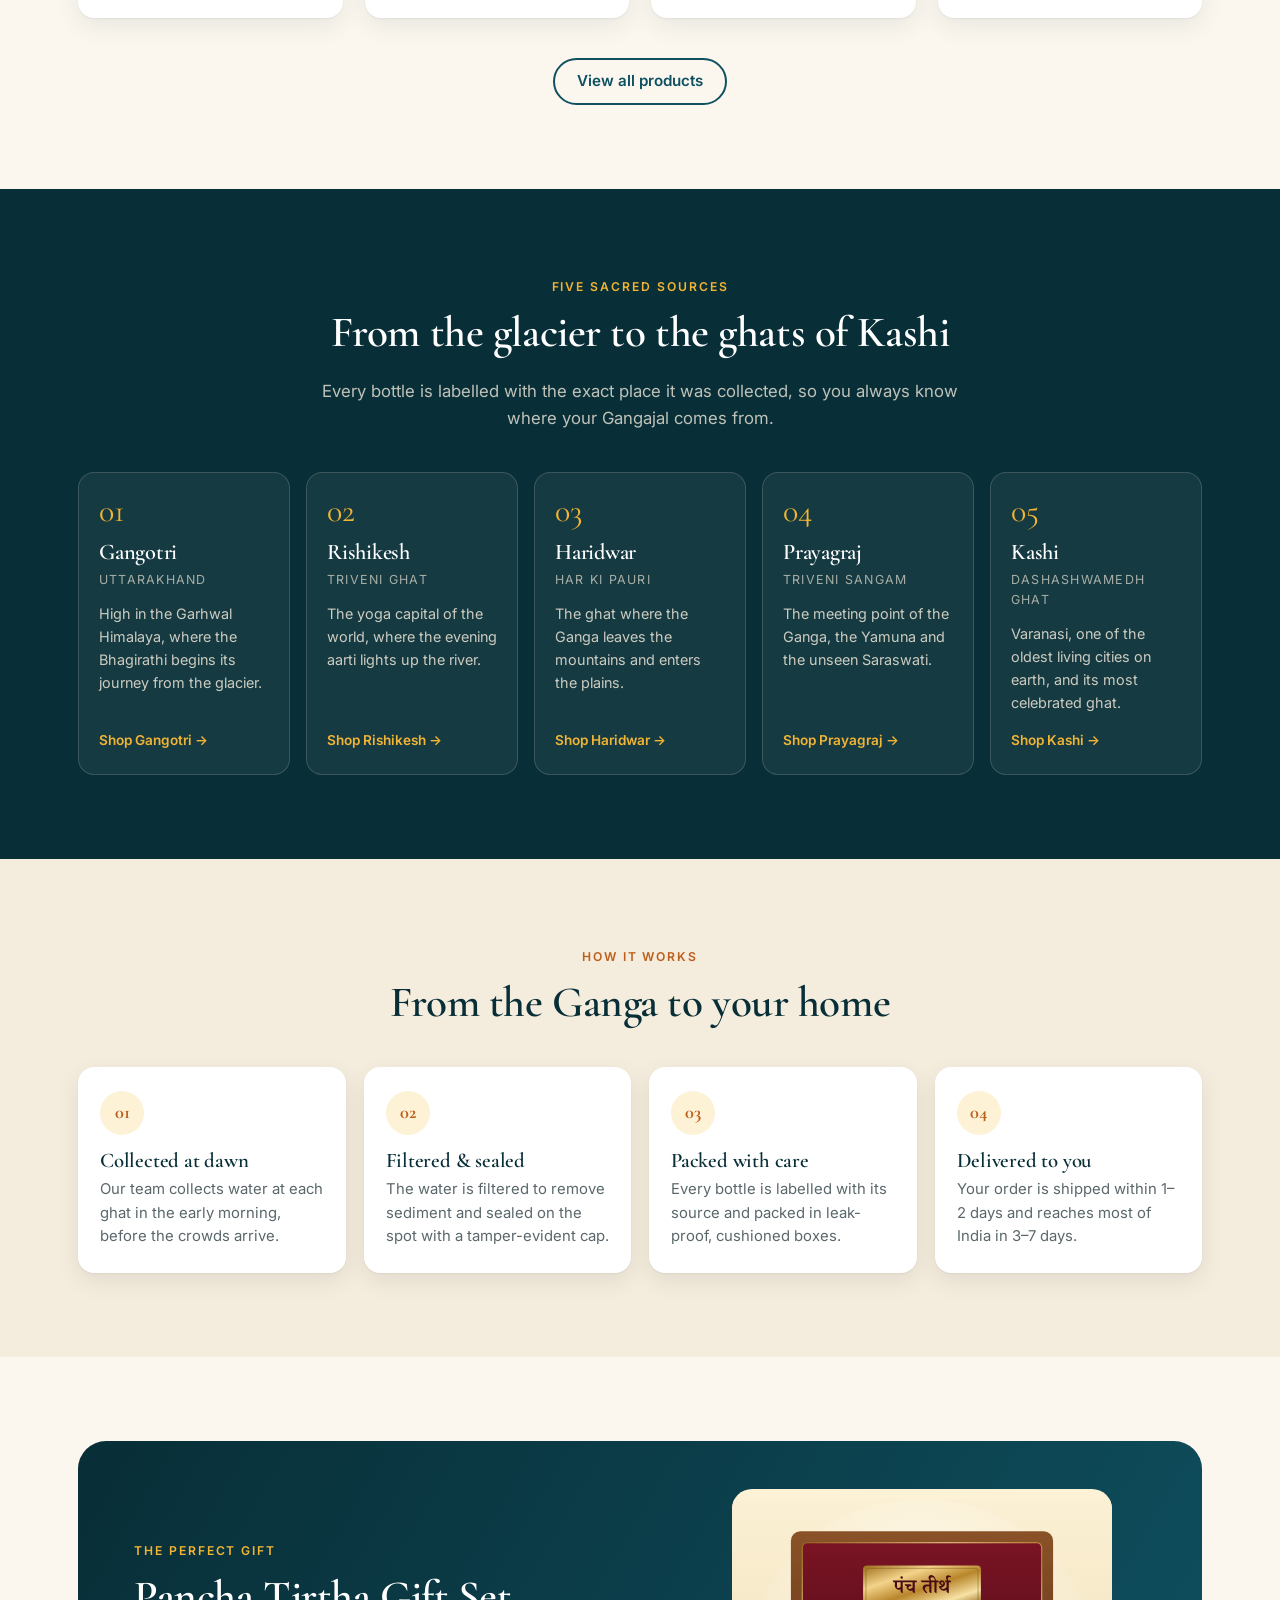
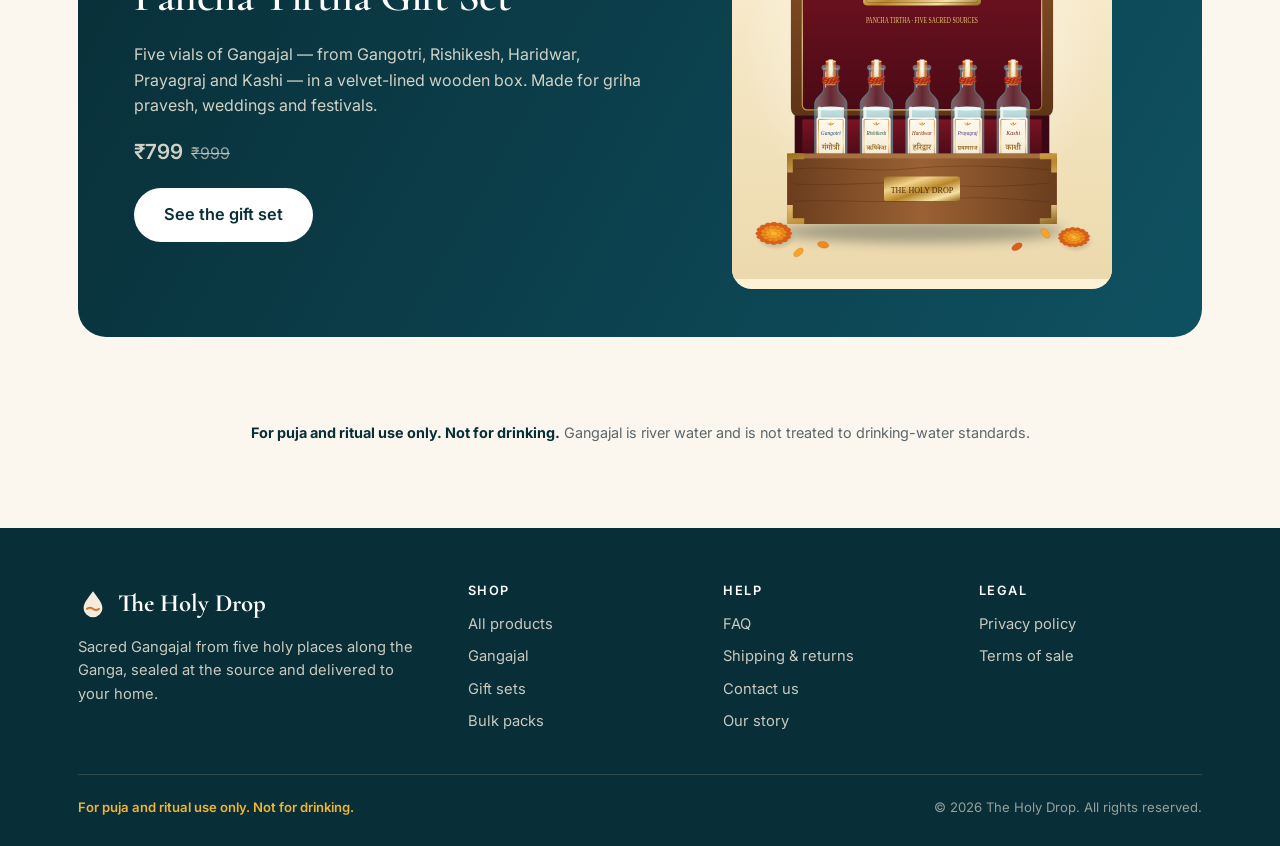
==== commit e32f0894: "Shift the home scene right of the card and make the scenes load faster - The home picture now sits 2" ====
--- a/index.html
+++ b/index.html
@@ -15,14 +15,15 @@
   <link rel="preconnect" href="https://fonts.gstatic.com" crossorigin>
   <link href="https://fonts.googleapis.com/css2?family=Cormorant+Garamond:ital,wght@0,500;0,600;0,700;1,600&family=Inter:wght@400;500;600;700&display=swap" rel="stylesheet">
   <link rel="stylesheet" href="css/style.css">
+  <link rel="preload" as="image" href="img/scenes/gangotri/flat.webp" fetchpriority="high">
 </head>
 <body data-page="home">
   <div id="site-header"></div>
 
   <main id="main">
     <section class="hero">
-      <div class="scene" data-focus="640" data-tuck="620" data-scene="gangotri" data-sound="dawn" data-label="Sunrise at Gangotri: snow peaks glowing above deodar forests, wildflower meadows and the clear Bhagirathi flowing past the white Gangotri temple">
-        <noscript><img src="img/scenes/gangotri/flat.webp" alt="Sunrise at Gangotri: snow peaks glowing above deodar forests, wildflower meadows and the clear Bhagirathi flowing past the white Gangotri temple" width="1800" height="1200"></noscript>
+      <div class="scene" data-focus="640" data-tuck="620" data-shift="0.2" data-scene="gangotri" data-sound="dawn" data-label="Sunrise at Gangotri: snow peaks glowing above deodar forests, wildflower meadows and the clear Bhagirathi flowing past the white Gangotri temple">
+        <noscript><img src="img/scenes/gangotri/flat.webp" alt="Sunrise at Gangotri: snow peaks glowing above deodar forests, wildflower meadows and the clear Bhagirathi flowing past the white Gangotri temple" width="2560" height="800"></noscript>
         <p class="scene-caption">Sunrise at Gangotri, where the Ganga begins</p>
       </div>
       <div class="container">
